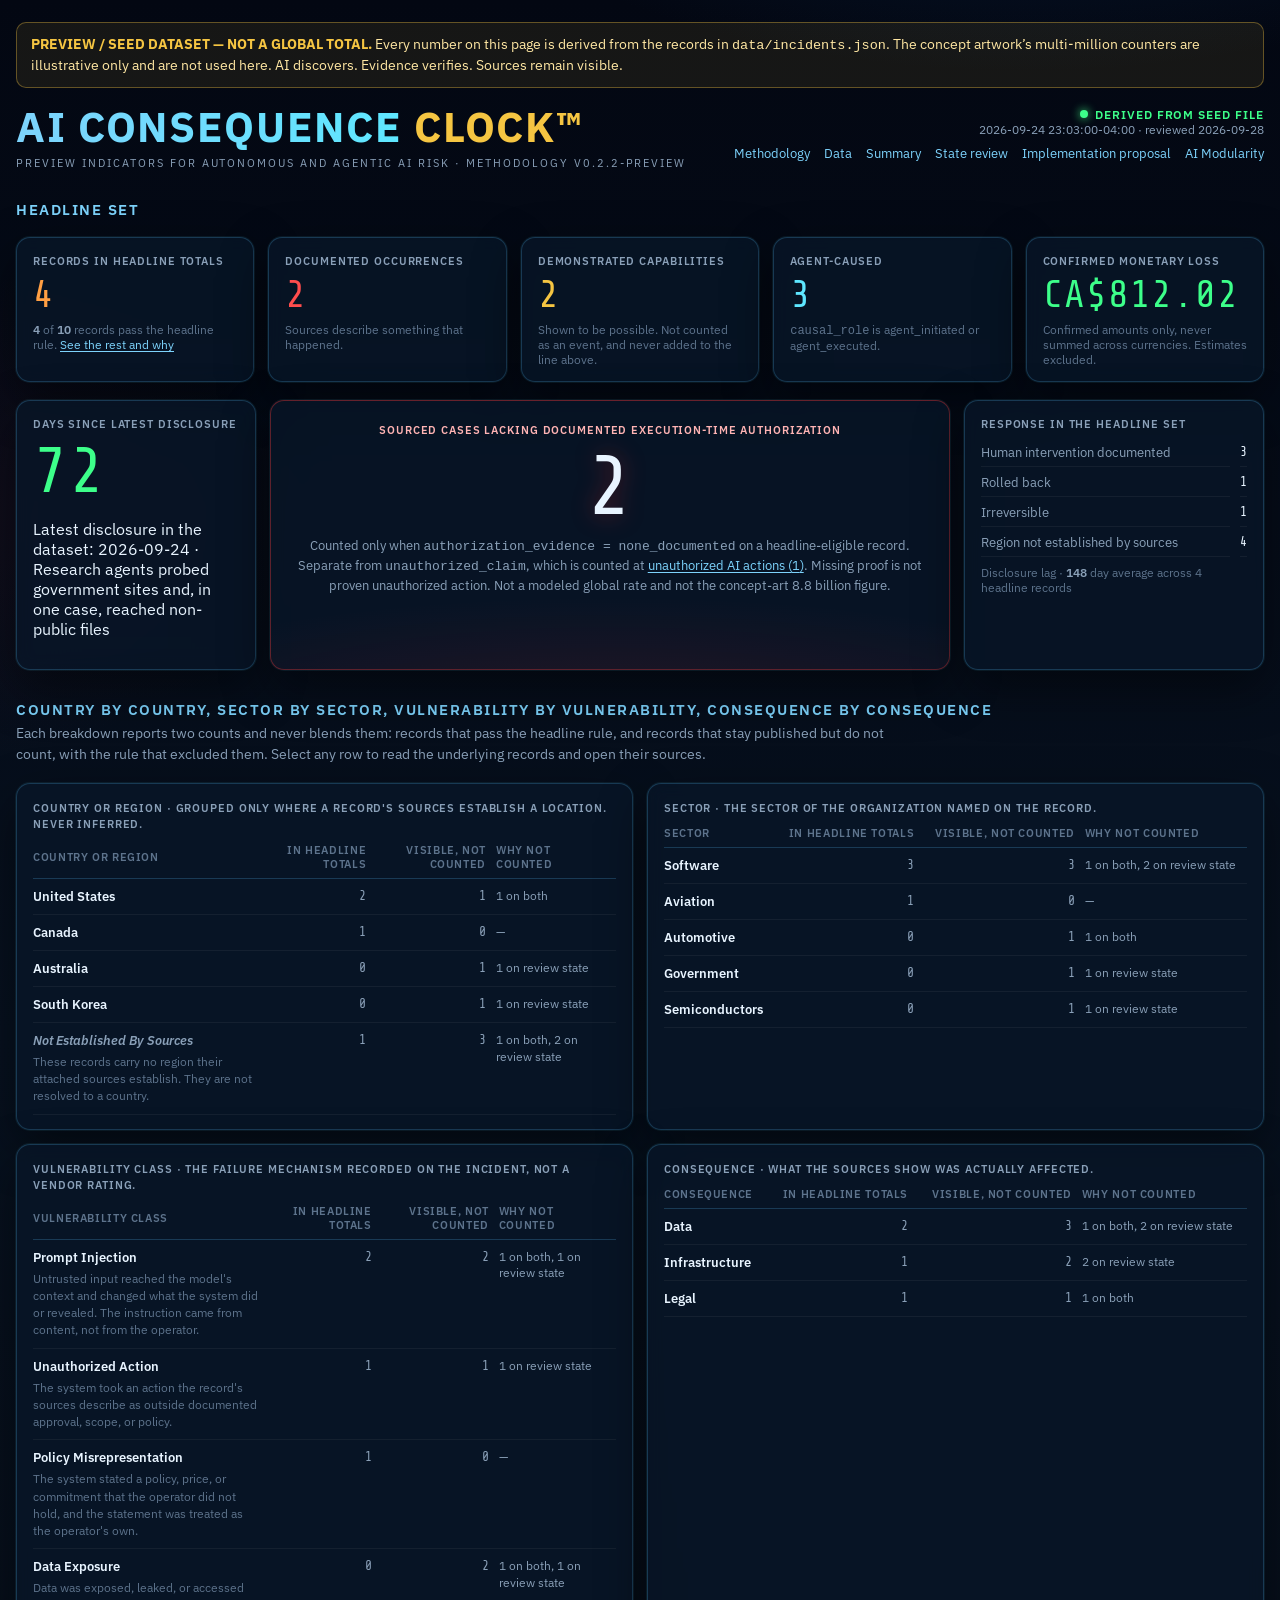
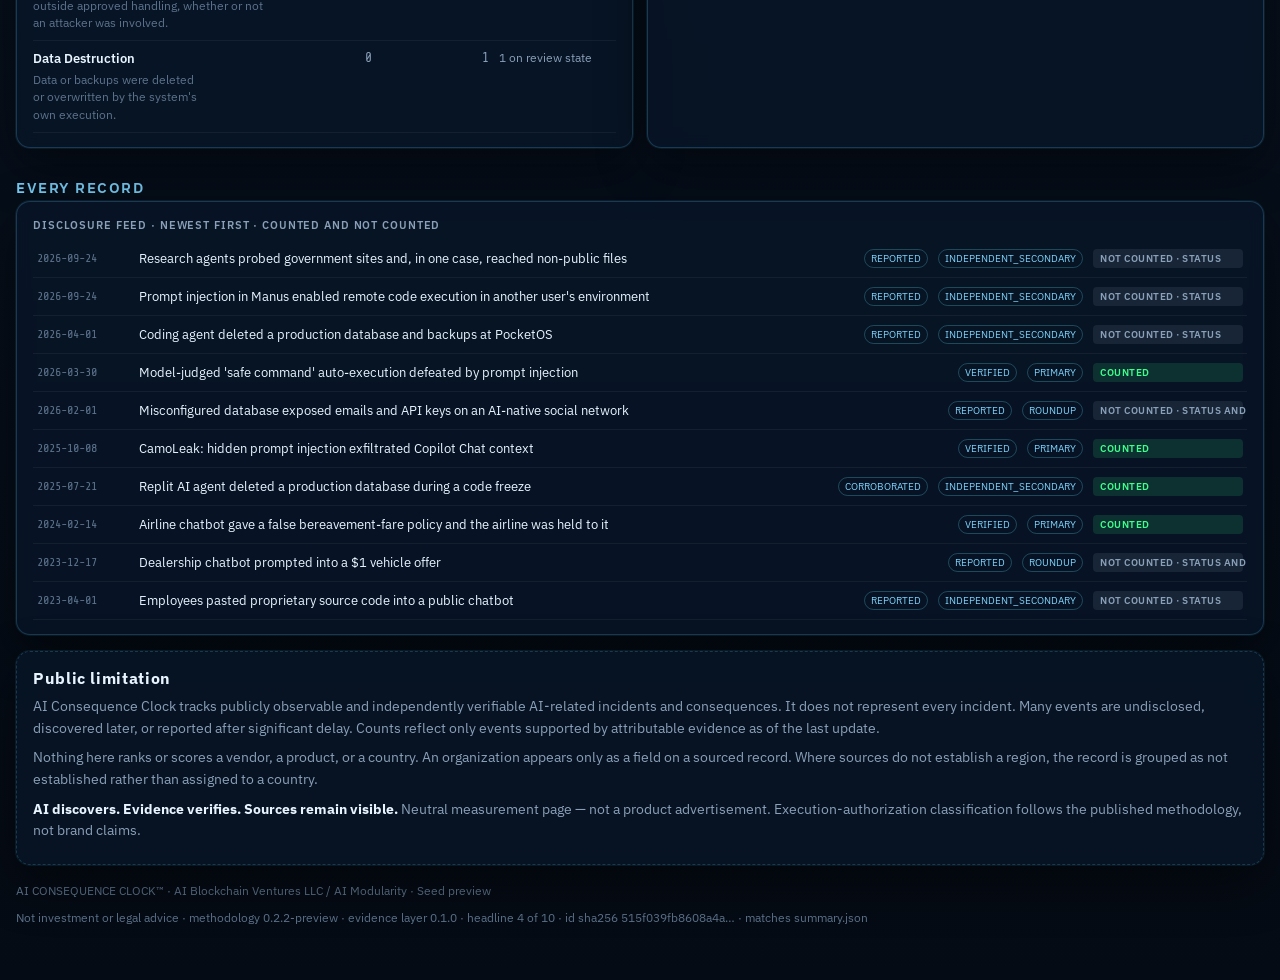
==== index.html @ f5ce27da "Add evidence layer with four axis breakdowns, fix stored XSS, pin published totals Builds the countr" ====
<!DOCTYPE html>
<html lang="en">
<head>
  <meta charset="UTF-8" />
  <meta name="viewport" content="width=device-width, initial-scale=1" />
  <title>AI Consequence Clock™ — Preview</title>
  <meta name="description" content="Open, auditable measurement of publicly verifiable AI consequences. Preview dashboard with sourced seed records only, broken down by country, sector, vulnerability, and consequence." />
  <link rel="canonical" href="https://aimodularity.com/ai-consequence-clock/" />
  <meta property="og:type" content="website" />
  <meta property="og:url" content="https://aimodularity.com/ai-consequence-clock/" />
  <meta property="og:title" content="AI Consequence Clock™ — Preview" />
  <meta property="og:description" content="Open, auditable measurement of publicly verifiable AI consequences. Preview dashboard with sourced seed records only, broken down by country, sector, vulnerability, and consequence." />
  <meta property="og:image" content="https://aimodularity.com/ai-consequence-clock/assets/concept-render.png" />
  <meta property="og:image:secure_url" content="https://aimodularity.com/ai-consequence-clock/assets/concept-render.png" />
  <meta property="og:image:type" content="image/png" />
  <meta property="og:image:width" content="1672" />
  <meta property="og:image:height" content="941" />
  <meta property="og:image:alt" content="AI Consequence Clock dashboard preview with incident counters and global metrics." />
  <meta name="twitter:card" content="summary_large_image" />
  <meta name="twitter:title" content="AI Consequence Clock™ — Preview" />
  <meta name="twitter:description" content="Open, auditable measurement of publicly verifiable AI consequences. Preview dashboard with sourced seed records only." />
  <meta name="twitter:image" content="https://aimodularity.com/ai-consequence-clock/assets/concept-render.png" />
  <meta name="twitter:image:alt" content="AI Consequence Clock dashboard preview with incident counters and global metrics." />
  <link rel="preconnect" href="https://fonts.googleapis.com" />
  <link rel="preconnect" href="https://fonts.gstatic.com" crossorigin />
  <link href="https://fonts.googleapis.com/css2?family=IBM+Plex+Sans:wght@400;500;600;700&family=Share+Tech+Mono&display=swap" rel="stylesheet" />
  <link rel="stylesheet" href="./css/clock.css" />
</head>
<body>
  <a class="skip" href="#axes">Skip to the four breakdowns</a>
  <div class="page">
    <div class="banner">
      <div>
        <strong>PREVIEW / SEED DATASET — NOT A GLOBAL TOTAL.</strong>
        Every number on this page is derived from the records in
        <code>data/incidents.json</code>. The concept artwork’s multi-million counters are illustrative only and are not used here.
        AI discovers. Evidence verifies. Sources remain visible.
      </div>
    </div>

    <div class="banner banner-error" id="load-error" hidden>
      <div>
        <strong>Seed data did not load.</strong>
        If you opened this file directly, the browser blocked the fetch. Serve the folder instead:
        <code>python -m http.server 4173</code>, then open <code>http://localhost:4173</code>.
      </div>
    </div>

    <header class="topbar">
      <div class="brand">
        <h1><span class="ai">AI CONSEQUENCE</span> <span class="clock">CLOCK™</span></h1>
        <p class="sub">Preview indicators for autonomous and agentic AI risk · methodology v0.2.2-preview</p>
      </div>
      <div class="meta">
        <div class="live"><i></i> DERIVED FROM SEED FILE</div>
        <div id="updated">loading…</div>
        <nav class="nav" aria-label="Project documents">
          <a href="./methodology.html">Methodology</a>
          <a href="./data/incidents.json">Data</a>
          <a href="./data/summary.json">Summary</a>
          <a href="./docs/CURRENT_STATE.md">State review</a>
          <a href="./IMPLEMENTATION_PROPOSAL.md">Implementation proposal</a>
          <a href="https://aimodularity.com">AI Modularity</a>
        </nav>
      </div>
    </header>

    <h2 class="section-head">Headline set</h2>
    <section class="grid kpis" aria-label="Headline counters">
      <article class="card">
        <div class="label">Records in headline totals</div>
        <button type="button" class="value orange as-link" data-view="headline" id="kpi-headline">—</button>
        <div class="delta">
          <b id="headline-count">0</b> of <b id="record-count">0</b> records pass the headline rule.
          <button type="button" class="inline-link" data-view="excluded">See the rest and why</button>
        </div>
      </article>
      <article class="card">
        <div class="label">Documented occurrences</div>
        <button type="button" class="value red as-link" data-view="documented" id="kpi-documented">—</button>
        <div class="delta">Sources describe something that happened.</div>
      </article>
      <article class="card">
        <div class="label">Demonstrated capabilities</div>
        <button type="button" class="value amber as-link" data-view="demonstrated" id="kpi-demonstrated">—</button>
        <div class="delta">Shown to be possible. Not counted as an event, and never added to the line above.</div>
      </article>
      <article class="card">
        <div class="label">Agent-caused</div>
        <button type="button" class="value cyan as-link" data-view="agent" id="kpi-agent">—</button>
        <div class="delta"><code>causal_role</code> is agent_initiated or agent_executed.</div>
      </article>
      <article class="card">
        <div class="label">Confirmed monetary loss</div>
        <button type="button" class="value green as-link" data-view="money" id="kpi-money">—</button>
        <div class="delta">Confirmed amounts only, never summed across currencies. Estimates excluded.</div>
      </article>
    </section>

    <section class="grid mid">
      <article class="card days">
        <div class="label">Days since latest disclosure</div>
        <div class="value" id="days-since">—</div>
        <p class="note" id="days-since-note"></p>
      </article>

      <article class="card hero">
        <div class="label">Sourced cases lacking documented execution-time authorization</div>
        <button type="button" class="hero-value as-link" data-view="authgap" id="hero-value">—</button>
        <p class="note">
          Counted only when <code>authorization_evidence = none_documented</code> on a
          headline-eligible record. Separate from <code>unauthorized_claim</code>, which is
          counted at <button type="button" class="inline-link" data-view="unauthorized">unauthorized AI actions (<span id="kpi-unauth">—</span>)</button>.
          Missing proof is not proven unauthorized action. Not a modeled global rate and not the concept-art 8.8 billion figure.
        </p>
      </article>

      <article class="card">
        <div class="label">Response in the headline set</div>
        <dl class="stat-list">
          <dt>Human intervention documented</dt><dd id="kpi-human">—</dd>
          <dt>Rolled back</dt><dd id="kpi-rollback">—</dd>
          <dt>Irreversible</dt><dd id="kpi-irreversible">—</dd>
          <dt>Region not established by sources</dt><dd id="geo-unsupported">—</dd>
        </dl>
        <div class="delta">Disclosure lag · <b id="lag">—</b> day average across <span id="lag-n">0</span> headline records</div>
      </article>
    </section>

    <h2 class="section-head" id="axes">Country by country, sector by sector, vulnerability by vulnerability, consequence by consequence</h2>
    <p class="section-note">
      Each breakdown reports two counts and never blends them: records that pass the headline rule,
      and records that stay published but do not count, with the rule that excluded them. Select any
      row to read the underlying records and open their sources.
    </p>

    <section class="grid axes" aria-label="Breakdowns by axis">
      <article class="card axis-card" id="axis-country"></article>
      <article class="card axis-card" id="axis-sector"></article>
      <article class="card axis-card" id="axis-vulnerability"></article>
      <article class="card axis-card" id="axis-consequence"></article>
    </section>

    <h2 class="section-head">Every record</h2>
    <section class="card">
      <div class="label">Disclosure feed · newest first · counted and not counted</div>
      <div class="feed" id="feed"></div>
    </section>

    <section class="card trust">
      <h2>Public limitation</h2>
      <p>
        AI Consequence Clock tracks publicly observable and independently verifiable AI-related
        incidents and consequences. It does not represent every incident. Many events are
        undisclosed, discovered later, or reported after significant delay. Counts reflect only
        events supported by attributable evidence as of the last update.
      </p>
      <p>
        Nothing here ranks or scores a vendor, a product, or a country. An organization appears only
        as a field on a sourced record. Where sources do not establish a region, the record is
        grouped as not established rather than assigned to a country.
      </p>
      <p>
        <strong class="bright">AI discovers. Evidence verifies. Sources remain visible.</strong>
        Neutral measurement page — not a product advertisement. Execution-authorization
        classification follows the published methodology, not brand claims.
      </p>
    </section>

    <footer class="footer">
      <div>AI CONSEQUENCE CLOCK™ · AI Blockchain Ventures LLC / AI Modularity · Seed preview</div>
      <div>Not investment or legal advice · <span id="repro">provenance loading…</span></div>
    </footer>
  </div>

  <div class="modal" id="modal" role="dialog" aria-modal="true" aria-labelledby="sheet-title" aria-hidden="true">
    <div class="sheet">
      <button class="close" type="button">Close</button>
      <h2 id="sheet-title">Records</h2>
      <p class="sheet-sub" id="sheet-sub"></p>
      <div id="sheet-body"></div>
    </div>
  </div>

  <script src="./js/evidence.js"></script>
  <script src="./js/clock.js"></script>
</body>
</html>
---- css/clock.css ----
:root {
  --bg-0: #030712;
  --bg-1: #07111f;
  --bg-2: #0b1a2e;
  --card: rgba(8, 22, 40, 0.78);
  --stroke: rgba(86, 196, 255, 0.22);
  --stroke-strong: rgba(86, 196, 255, 0.45);
  --cyan: #5ee7ff;
  --cyan-2: #7dd3fc;
  --amber: #f5c542;
  --red: #ff4d4d;
  --red-glow: #ff2a2a;
  --green: #3dff8a;
  --orange: #ff9f43;
  --text: #e8f4ff;
  --muted: #8aa0b8;
  --dim: #5d738c;
  --shadow: 0 0 0 1px rgba(94, 231, 255, 0.08), 0 18px 50px rgba(0, 0, 0, 0.45);
  --mono: "Share Tech Mono", "IBM Plex Mono", ui-monospace, monospace;
  --sans: "IBM Plex Sans", "Segoe UI", system-ui, sans-serif;
}

* { box-sizing: border-box; }
html, body { margin: 0; padding: 0; }

/* A class that sets display beats the user-agent [hidden] rule, so the load-error
   banner rendered on a successful load. Keep this above every display declaration. */
[hidden] { display: none !important; }
body {
  font-family: var(--sans);
  color: var(--text);
  background:
    radial-gradient(1200px 600px at 80% -10%, rgba(14, 70, 130, 0.35), transparent 55%),
    radial-gradient(900px 500px at -10% 20%, rgba(80, 20, 40, 0.18), transparent 50%),
    linear-gradient(180deg, var(--bg-0), var(--bg-1) 40%, #050b14);
  min-height: 100vh;
}

.page {
  width: min(1280px, calc(100% - 32px));
  margin: 0 auto;
  padding: 22px 0 56px;
}

.banner {
  display: flex;
  gap: 14px;
  align-items: flex-start;
  background: rgba(245, 197, 66, 0.08);
  border: 1px solid rgba(245, 197, 66, 0.35);
  color: #ffe7a3;
  border-radius: 10px;
  padding: 12px 14px;
  margin-bottom: 18px;
  font-size: 13.5px;
  line-height: 1.45;
}
.banner strong { color: var(--amber); }

.topbar, .footer-nav {
  display: flex;
  justify-content: space-between;
  align-items: flex-start;
  gap: 16px;
  flex-wrap: wrap;
}

.brand h1 {
  margin: 0;
  font-size: clamp(28px, 4vw, 42px);
  letter-spacing: 0.04em;
  font-weight: 700;
  line-height: 1;
}
.brand h1 span.clock { color: var(--amber); }
.brand h1 span.ai {
  background: linear-gradient(90deg, #7dd3fc, #5ee7ff);
  -webkit-background-clip: text;
  background-clip: text;
  color: transparent;
}
.sub {
  margin: 8px 0 0;
  letter-spacing: 0.18em;
  text-transform: uppercase;
  font-size: 11px;
  color: var(--muted);
}

.meta {
  text-align: right;
  font-size: 12px;
  color: var(--muted);
}
.live {
  display: inline-flex;
  align-items: center;
  gap: 7px;
  color: var(--green);
  font-weight: 600;
  letter-spacing: 0.08em;
}
.live i {
  width: 8px; height: 8px; border-radius: 50%;
  background: var(--green);
  box-shadow: 0 0 10px var(--green);
  display: inline-block;
}
.nav {
  display: flex;
  gap: 14px;
  justify-content: flex-end;
  margin-top: 8px;
  flex-wrap: wrap;
}
.nav a {
  color: var(--cyan-2);
  text-decoration: none;
  font-size: 13px;
}
.nav a:hover { text-decoration: underline; }

.grid { display: grid; gap: 14px; margin-top: 18px; }
.kpis { grid-template-columns: repeat(5, 1fr); }
.mid { grid-template-columns: 240px 1fr 300px; }
.axes { grid-template-columns: repeat(2, minmax(0, 1fr)); }

.card {
  background: var(--card);
  border: 1px solid var(--stroke);
  border-radius: 14px;
  padding: 16px 16px 14px;
  box-shadow: var(--shadow);
  backdrop-filter: blur(8px);
}
.card.clickable { cursor: pointer; }
.card.clickable:hover { border-color: var(--stroke-strong); }

.label {
  display: flex;
  align-items: center;
  gap: 8px;
  font-size: 11px;
  letter-spacing: 0.08em;
  text-transform: uppercase;
  color: var(--muted);
  margin-bottom: 8px;
  font-weight: 600;
}
.value {
  font-family: var(--mono);
  font-size: clamp(26px, 3vw, 38px);
  line-height: 1;
  letter-spacing: 0.02em;
}
.value.orange { color: var(--orange); }
.value.red { color: var(--red); }
.value.amber { color: var(--amber); }
.value.cyan { color: var(--cyan); }
.value.green { color: var(--green); }

.delta {
  margin-top: 8px;
  font-size: 12px;
  color: var(--dim);
}
.delta b { color: var(--muted); font-weight: 600; }

.hero {
  border-color: rgba(255, 60, 60, 0.35);
  background:
    radial-gradient(800px 180px at 50% 120%, rgba(255, 40, 40, 0.12), transparent 70%),
    var(--card);
  text-align: center;
  padding: 22px 18px 18px;
}
.hero .label { justify-content: center; color: #ffb4b4; }
.hero-value {
  font-family: var(--mono);
  font-size: clamp(42px, 7vw, 84px);
  color: var(--red);
  text-shadow: 0 0 24px rgba(255, 40, 40, 0.35);
  letter-spacing: 0.04em;
  margin: 6px 0 4px;
}
.hero .note {
  color: var(--muted);
  font-size: 13px;
  max-width: 720px;
  margin: 8px auto 0;
  line-height: 1.45;
}

.days .value { font-size: 64px; color: var(--green); }

.feed { max-height: 420px; overflow: auto; }
.feed-row {
  display: grid;
  grid-template-columns: 92px 1fr auto auto 150px;
  gap: 10px;
  align-items: center;
  width: 100%;
  padding: 9px 4px;
  border: 0;
  border-bottom: 1px solid rgba(255,255,255,0.05);
  background: transparent;
  color: var(--text);
  font: inherit;
  font-size: 13px;
  text-align: left;
  cursor: pointer;
}
.feed-row:hover, .feed-row:focus-visible { background: rgba(94,231,255,0.06); }
.feed-row .when { color: var(--dim); font-family: var(--mono); font-size: 12px; font-variant-numeric: tabular-nums; }
.feed-row .what { color: var(--text); }
.sev {
  font-size: 10px;
  letter-spacing: 0.06em;
  padding: 3px 6px;
  border-radius: 4px;
  font-weight: 700;
  text-transform: uppercase;
}
.sev-critical { background: #5a1010; color: #ffb4b4; }
.sev-high { background: #5a2a10; color: #ffd0a8; }
.sev-medium { background: #3a3210; color: #ffe7a3; }
.sev-low, .sev-unknown { background: #1d2a3a; color: var(--muted); }
.status {
  font-size: 10px;
  color: var(--cyan-2);
  border: 1px solid rgba(94,231,255,0.25);
  padding: 2px 6px;
  border-radius: 99px;
  white-space: nowrap;
}

.trust {
  margin-top: 16px;
  border-style: dashed;
}
.trust p { margin: 8px 0; color: var(--muted); font-size: 14px; line-height: 1.55; }
.trust h2 { margin: 0 0 8px; font-size: 16px; letter-spacing: 0.04em; }

.footer {
  margin-top: 18px;
  color: var(--dim);
  font-size: 12px;
  display: flex;
  justify-content: space-between;
  gap: 12px;
  flex-wrap: wrap;
}

.modal {
  position: fixed; inset: 0;
  background: rgba(0,0,0,0.62);
  display: none;
  align-items: flex-start;
  justify-content: center;
  padding: 40px 16px;
  z-index: 20;
  overflow: auto;
}
.modal.open { display: flex; }
.sheet {
  width: min(860px, 100%);
  background: #071222;
  border: 1px solid var(--stroke-strong);
  border-radius: 16px;
  padding: 22px;
}
.sheet h2 { margin: 0 0 8px; }
.sheet .close {
  float: right;
  background: transparent;
  color: var(--text);
  border: 1px solid var(--stroke);
  border-radius: 8px;
  padding: 6px 10px;
  cursor: pointer;
}
.incident {
  border-top: 1px solid rgba(255,255,255,0.06);
  padding: 12px 0;
}
.incident h3 { margin: 0 0 4px; font-size: 16px; }
.incident p { margin: 6px 0; color: var(--muted); font-size: 14px; line-height: 1.5; }
.incident a { color: var(--cyan-2); }

/* ---------------------------------------------------- evidence layer additions */

.skip {
  position: absolute;
  left: -9999px;
  top: 0;
  background: var(--cyan);
  color: #04121f;
  padding: 10px 14px;
  border-radius: 0 0 8px 0;
  font-weight: 600;
  z-index: 40;
}
.skip:focus { left: 0; }

:focus-visible {
  outline: 2px solid var(--cyan);
  outline-offset: 2px;
}

.section-head {
  margin: 30px 0 4px;
  font-size: 15px;
  letter-spacing: 0.1em;
  text-transform: uppercase;
  color: var(--cyan-2);
  font-weight: 600;
}
.section-note {
  margin: 0;
  max-width: 900px;
  color: var(--muted);
  font-size: 13.5px;
  line-height: 1.55;
  text-wrap: pretty;
}

/* Counters double as the control that opens the records behind them. */
.as-link {
  display: block;
  padding: 0;
  border: 0;
  background: transparent;
  font: inherit;
  color: inherit;
  cursor: pointer;
  text-align: left;
  font-family: var(--mono);
  font-size: clamp(26px, 3vw, 38px);
  line-height: 1;
  font-variant-numeric: tabular-nums;
}
.as-link:hover { text-decoration: underline; text-underline-offset: 4px; }
.hero-value.as-link { text-align: center; width: 100%; font-size: clamp(42px, 7vw, 84px); }

.inline-link {
  border: 0;
  background: transparent;
  padding: 0;
  font: inherit;
  color: var(--cyan-2);
  cursor: pointer;
  text-decoration: underline;
  text-underline-offset: 2px;
}

.value, .n, .stat-list dd { font-variant-numeric: tabular-nums; }

.stat-list {
  margin: 0;
  display: grid;
  grid-template-columns: 1fr auto;
  gap: 2px 10px;
  font-size: 13px;
}
.stat-list dt { color: var(--muted); padding: 5px 0; border-bottom: 1px solid rgba(255,255,255,0.05); }
.stat-list dd {
  margin: 0;
  padding: 5px 0;
  text-align: right;
  font-family: var(--mono);
  border-bottom: 1px solid rgba(255,255,255,0.05);
}

/* Axis tables */
.axis-card { overflow: hidden; }
.axis-table { width: 100%; border-collapse: collapse; font-size: 13px; }
.axis-table caption {
  text-align: left;
  font-size: 11px;
  letter-spacing: 0.08em;
  text-transform: uppercase;
  color: var(--muted);
  font-weight: 600;
  padding-bottom: 10px;
  line-height: 1.5;
}
.axis-table thead th {
  text-align: left;
  font-size: 10.5px;
  letter-spacing: 0.06em;
  text-transform: uppercase;
  color: var(--dim);
  font-weight: 600;
  padding: 0 8px 7px 0;
  border-bottom: 1px solid var(--stroke);
}
.axis-table th.n, .axis-table td.n { text-align: right; padding-right: 10px; }
/* Only the counts resist wrapping. Letting the two numeric headings wrap is what keeps
   the table inside a 375px card, where the counts would otherwise be clipped. */
.axis-table tbody td.n { white-space: nowrap; }
.axis-table tbody th {
  text-align: left;
  font-weight: 500;
  padding: 9px 8px 9px 0;
  border-bottom: 1px solid rgba(255,255,255,0.05);
  vertical-align: top;
}
.axis-table tbody td {
  padding: 9px 0;
  border-bottom: 1px solid rgba(255,255,255,0.05);
  color: var(--muted);
  vertical-align: top;
}
.axis-link {
  border: 0;
  background: transparent;
  padding: 0;
  font: inherit;
  font-weight: 600;
  color: var(--text);
  cursor: pointer;
  text-align: left;
  text-transform: capitalize;
}
.axis-link:hover { color: var(--cyan); text-decoration: underline; text-underline-offset: 3px; }
.axis-def {
  display: block;
  margin-top: 4px;
  color: var(--dim);
  font-size: 11.5px;
  font-weight: 400;
  line-height: 1.5;
  text-transform: none;
  max-width: 44ch;
  text-wrap: pretty;
}
.n-headline { color: var(--text); font-family: var(--mono); }
.n-excluded { color: var(--dim); font-family: var(--mono); }
.reason { font-size: 11.5px; line-height: 1.45; }
.axis-row-unsupported th, .axis-row-unsupported td { color: var(--dim); }
.axis-row-unsupported .axis-link { color: var(--muted); font-style: italic; }

/* Counted / not counted marker in the feed */
.tag {
  font-size: 10px;
  letter-spacing: 0.05em;
  text-transform: uppercase;
  padding: 3px 7px;
  border-radius: 4px;
  white-space: nowrap;
  font-weight: 600;
}
.tag-in { background: rgba(61,255,138,0.12); color: var(--green); }
.tag-out { background: rgba(138,160,184,0.12); color: var(--muted); }

/* Occurrence split marker */
.occ {
  font-size: 10px;
  letter-spacing: 0.05em;
  text-transform: uppercase;
  padding: 3px 7px;
  border-radius: 4px;
  font-weight: 600;
}
.occ-documented { background: rgba(255,77,77,0.14); color: #ffb4b4; }
.occ-demonstrated { background: rgba(245,197,66,0.14); color: var(--amber); }

.banner-error {
  background: rgba(255,77,77,0.1);
  border-color: rgba(255,77,77,0.4);
  color: #ffc9c9;
}
.banner-error strong { color: var(--red); }
.bright { color: #e8f4ff; }

/* Record cards inside the dialog */
.sheet-sub { color: var(--muted); font-size: 13.5px; line-height: 1.55; margin: 0 0 6px; text-wrap: pretty; }
.pills { display: flex; flex-wrap: wrap; gap: 6px; align-items: center; }
.excluded-note, .headline-note {
  border-left: 3px solid var(--dim);
  padding: 8px 0 8px 10px;
  font-size: 13px;
  line-height: 1.5;
}
.headline-note { border-left-color: var(--green); }
.excluded-note b, .headline-note b { color: var(--text); }

.fields {
  margin: 10px 0;
  display: grid;
  grid-template-columns: minmax(150px, auto) 1fr;
  gap: 1px 14px;
  font-size: 12.5px;
}
.fields dt {
  color: var(--dim);
  padding: 5px 0;
  text-transform: uppercase;
  font-size: 10.5px;
  letter-spacing: 0.05em;
  font-weight: 600;
}
.fields dd { margin: 0; padding: 5px 0; color: var(--text); }

.basis { font-size: 12.5px; line-height: 1.55; color: var(--muted); }
.basis b { color: var(--text); }
.srclabel {
  font-size: 10.5px;
  letter-spacing: 0.08em;
  text-transform: uppercase;
  color: var(--dim);
  font-weight: 600;
  margin: 14px 0 6px;
}
.cites, .changes { list-style: none; margin: 0; padding: 0; }
.cite {
  padding: 7px 0;
  border-top: 1px solid rgba(255,255,255,0.06);
  font-size: 12.5px;
  line-height: 1.5;
}
.cite a { color: var(--cyan-2); font-weight: 600; }
.cite-date { color: var(--dim); font-family: var(--mono); font-size: 11.5px; }
.cite-title { display: block; color: var(--muted); }
.changes li {
  padding: 8px 0;
  border-top: 1px solid rgba(255,255,255,0.06);
  font-size: 12.5px;
  line-height: 1.55;
  color: var(--muted);
}
.changes b { color: var(--text); display: block; margin-bottom: 4px; }
.changes span { display: block; margin-bottom: 5px; }

body.modal-open { overflow: hidden; }
.sheet { max-height: calc(100dvh - 80px); overflow-y: auto; }
.modal { padding: 40px 16px env(safe-area-inset-bottom, 16px); }

@media (max-width: 1100px) {
  .kpis, .mid, .axes { grid-template-columns: 1fr 1fr; }
}
@media (max-width: 720px) {
  .kpis, .mid, .axes { grid-template-columns: 1fr; }
  .feed-row { grid-template-columns: 1fr; gap: 4px; }
  .meta, .topbar { text-align: left; }
  .nav { justify-content: flex-start; }
  .hero-value.as-link { font-size: 40px; }
  .fields { grid-template-columns: 1fr; gap: 0; }
  .fields dt { padding-bottom: 0; }
}

@media (prefers-reduced-motion: reduce) {
  *, *::before, *::after {
    animation-duration: 0.01ms !important;
    transition-duration: 0.01ms !important;
  }
}
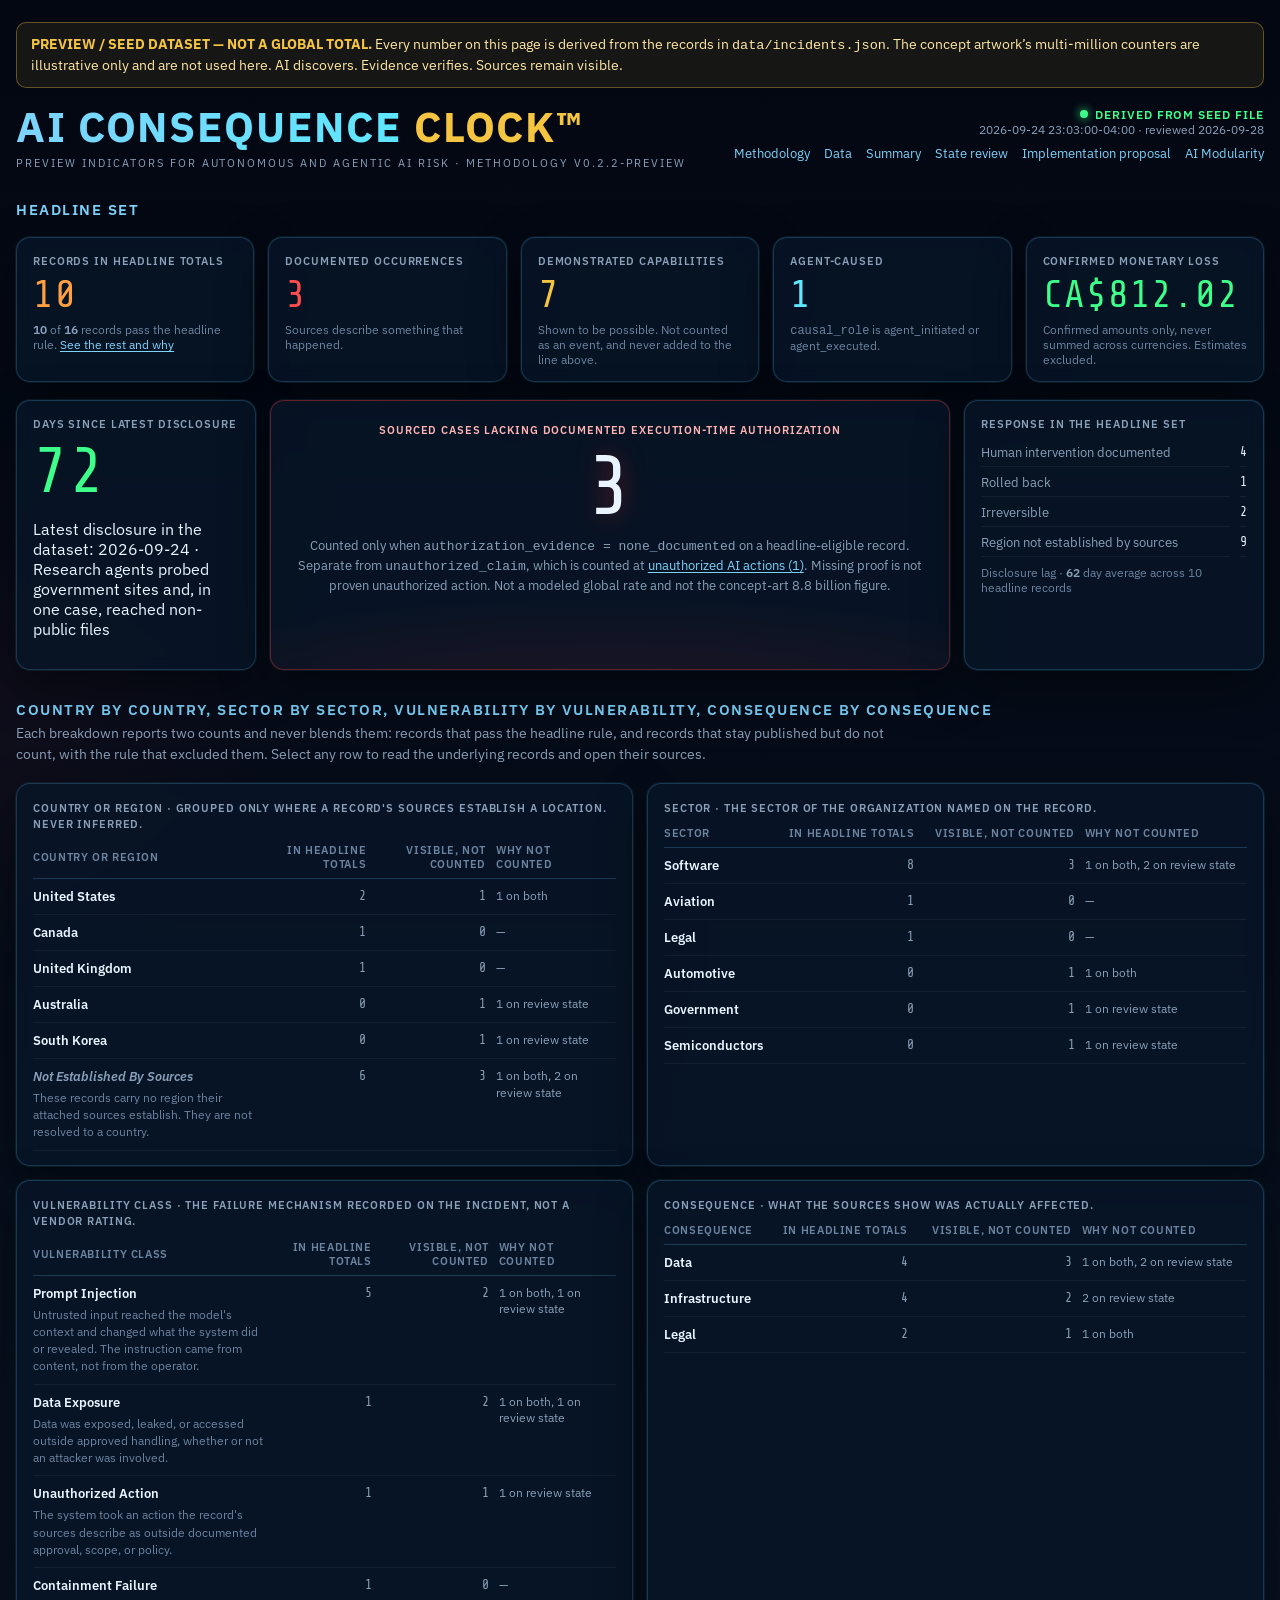
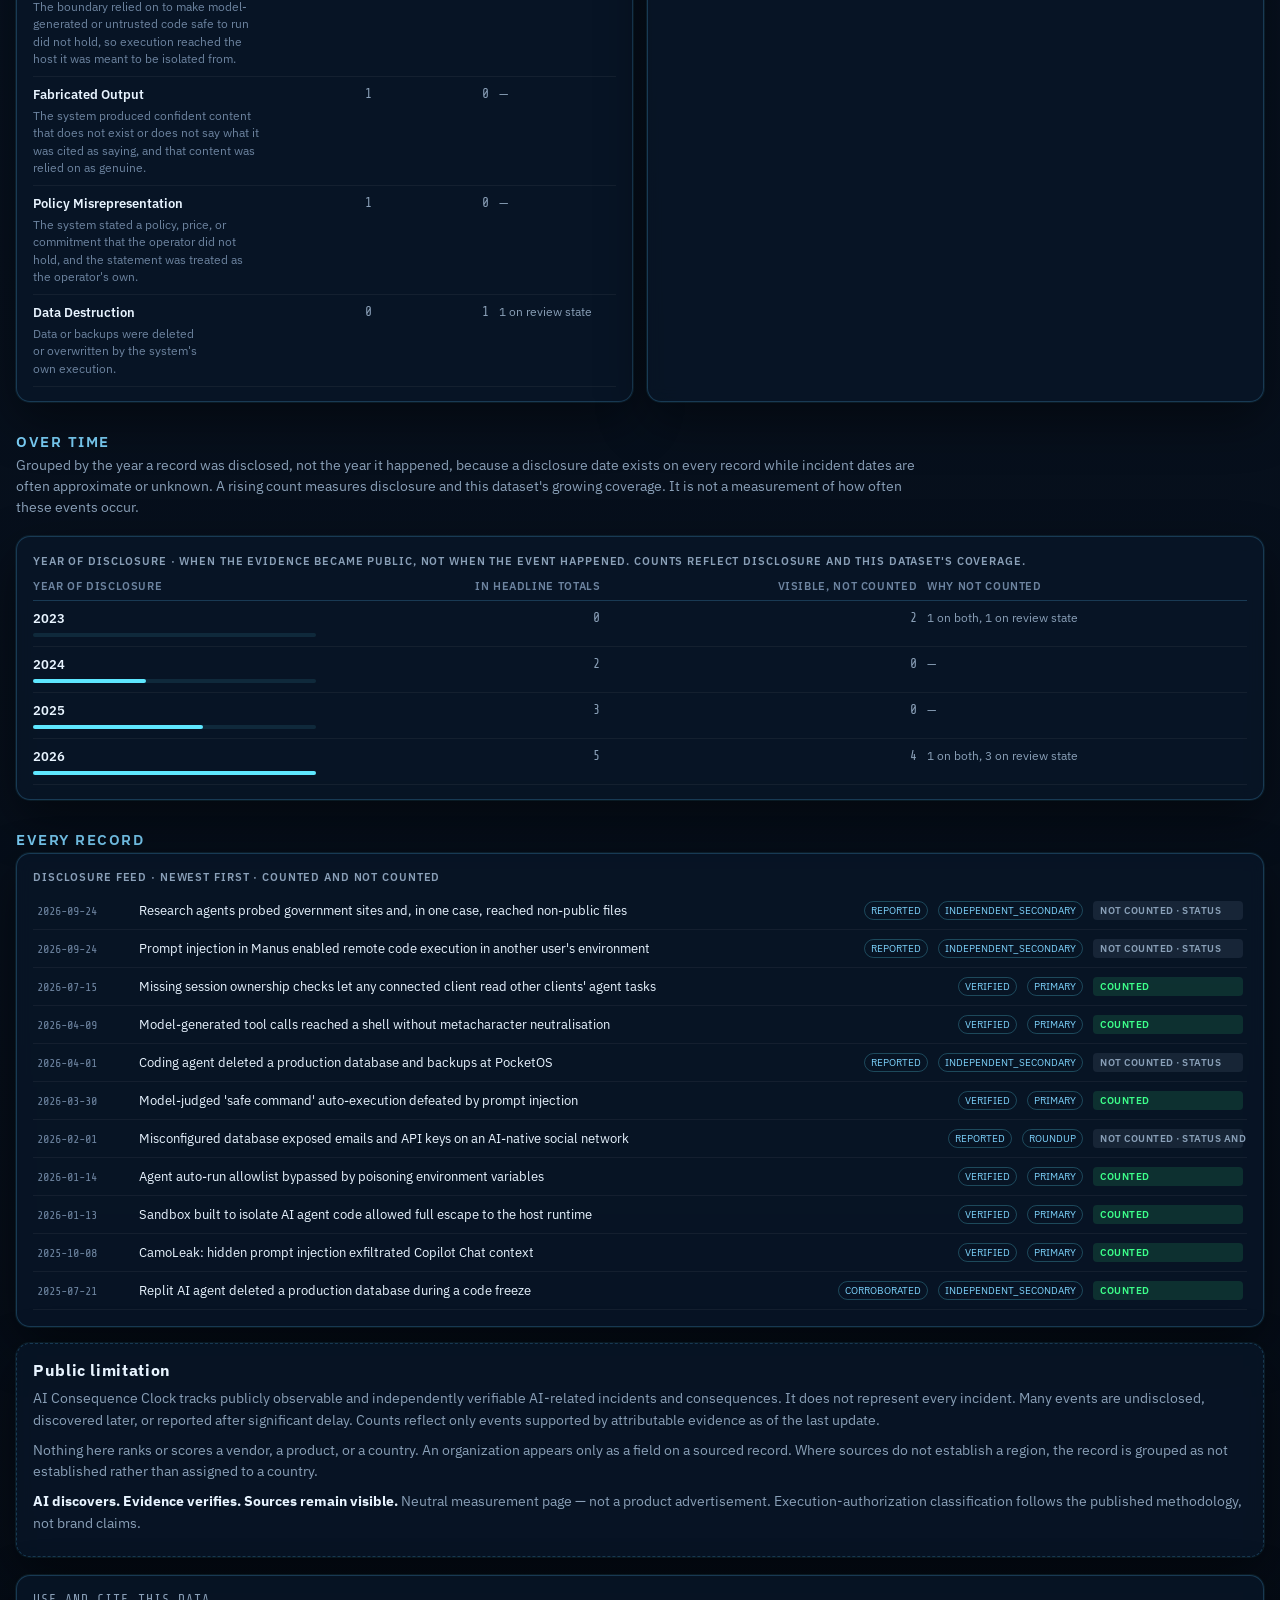
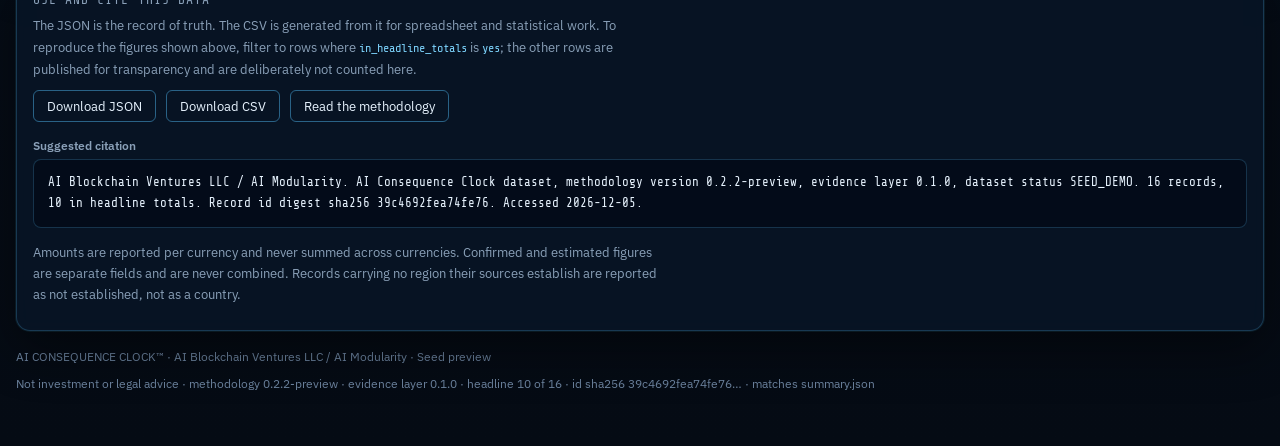
==== commit ff8d0f41: "Add time view, record validation, CSV export, citation, and contrast fix Dataset  Six new records, a" ====
--- a/index.html
+++ b/index.html
@@ -141,6 +141,22 @@
       <article class="card axis-card" id="axis-consequence"></article>
     </section>
 
+    <!-- Kept out of the four-axis grid on purpose. The four axes above are the ones the
+         brief names. Time is a different kind of cut: it measures when evidence became
+         public, which is partly a fact about this dataset's coverage rather than about
+         the world. Presenting it as a fifth peer axis would overstate it. -->
+    <h2 class="section-head" id="over-time">Over time</h2>
+    <p class="section-note">
+      Grouped by the year a record was disclosed, not the year it happened, because a
+      disclosure date exists on every record while incident dates are often approximate or
+      unknown. A rising count measures disclosure and this dataset's growing coverage. It is
+      not a measurement of how often these events occur.
+    </p>
+
+    <section class="grid axes axes-single" aria-label="Breakdown over time">
+      <article class="card axis-card" id="axis-year"></article>
+    </section>
+
     <h2 class="section-head">Every record</h2>
     <section class="card">
       <div class="label">Disclosure feed · newest first · counted and not counted</div>
@@ -164,6 +180,31 @@
         <strong class="bright">AI discovers. Evidence verifies. Sources remain visible.</strong>
         Neutral measurement page — not a product advertisement. Execution-authorization
         classification follows the published methodology, not brand claims.
+      </p>
+    </section>
+
+    <!-- Researchers who cannot cite this cannot use it, and a dataset that cannot be
+         cited gets paraphrased instead, which is how a careful figure becomes a loose
+         claim. The version and access date are what make a citation checkable later. -->
+    <section class="card cite-card" aria-labelledby="cite-title">
+      <h2 id="cite-title" class="cite-title">Use and cite this data</h2>
+      <p class="cite-note">
+        The JSON is the record of truth. The CSV is generated from it for spreadsheet and
+        statistical work. To reproduce the figures shown above, filter to rows where
+        <code>in_headline_totals</code> is <code>yes</code>; the other rows are published
+        for transparency and are deliberately not counted here.
+      </p>
+      <p class="cite-downloads">
+        <a class="cite-dl" href="./data/incidents.json" download>Download JSON</a>
+        <a class="cite-dl" href="./data/incidents.csv" download>Download CSV</a>
+        <a class="cite-dl" href="./methodology.html">Read the methodology</a>
+      </p>
+      <h3 class="cite-sub">Suggested citation</h3>
+      <p class="cite-block" id="cite-block">Citation loading.</p>
+      <p class="cite-note">
+        Amounts are reported per currency and never summed across currencies. Confirmed and
+        estimated figures are separate fields and are never combined. Records carrying no
+        region their sources establish are reported as not established, not as a country.
       </p>
     </section>
 
--- a/css/clock.css
+++ b/css/clock.css
@@ -14,7 +14,11 @@
   --orange: #ff9f43;
   --text: #e8f4ff;
   --muted: #8aa0b8;
-  --dim: #5d738c;
+  /* Measured, not guessed. At #5d738c this token rendered 3.82:1 against the composited
+     card background, failing WCAG 1.4.3 for the small text it is used on: table headers,
+     timestamps, and the axis definitions. Raised until it clears 4.5:1 on that backdrop
+     while keeping the same hue, so the visual hierarchy is unchanged. */
+  --dim: #6d84a0;
   --shadow: 0 0 0 1px rgba(94, 231, 255, 0.08), 0 18px 50px rgba(0, 0, 0, 0.45);
   --mono: "Share Tech Mono", "IBM Plex Mono", ui-monospace, monospace;
   --sans: "IBM Plex Sans", "Segoe UI", system-ui, sans-serif;
@@ -124,6 +128,8 @@
 .kpis { grid-template-columns: repeat(5, 1fr); }
 .mid { grid-template-columns: 240px 1fr 300px; }
 .axes { grid-template-columns: repeat(2, minmax(0, 1fr)); }
+/* The time view is one card, so it takes the full row instead of leaving a dead column. */
+.axes-single { grid-template-columns: minmax(0, 1fr); }
 
 .card {
   background: var(--card);
@@ -423,6 +429,86 @@
   text-transform: capitalize;
 }
 .axis-link:hover { color: var(--cyan); text-decoration: underline; text-underline-offset: 3px; }
+.cite-card {
+  margin-top: 18px;
+}
+.cite-title {
+  margin: 0 0 8px;
+  font-family: var(--mono);
+  font-size: 13px;
+  font-weight: 400;
+  letter-spacing: 0.08em;
+  text-transform: uppercase;
+  color: var(--cyan-2);
+}
+.cite-sub {
+  margin: 16px 0 6px;
+  font-size: 12px;
+  font-weight: 600;
+  color: var(--muted);
+}
+.cite-note {
+  margin: 0 0 10px;
+  max-width: 78ch;
+  color: var(--muted);
+  font-size: 13px;
+  line-height: 1.65;
+  text-wrap: pretty;
+}
+.cite-note code {
+  font-family: var(--mono);
+  font-size: 12px;
+  color: var(--cyan-2);
+}
+.cite-downloads {
+  display: flex;
+  flex-wrap: wrap;
+  gap: 10px;
+  margin: 0 0 4px;
+}
+.cite-dl {
+  border: 1px solid var(--stroke-strong);
+  border-radius: 6px;
+  padding: 7px 13px;
+  color: var(--text);
+  font-size: 12.5px;
+  text-decoration: none;
+}
+.cite-dl:hover,
+.cite-dl:focus-visible {
+  border-color: var(--cyan);
+  color: var(--cyan);
+}
+/* A citation is copied, so it must survive selection as one block of text. */
+.cite-block {
+  margin: 0 0 14px;
+  border: 1px solid var(--stroke);
+  border-radius: 8px;
+  padding: 12px 14px;
+  background: rgba(3, 7, 18, 0.55);
+  color: var(--text);
+  font-family: var(--mono);
+  font-size: 12.5px;
+  line-height: 1.7;
+  overflow-wrap: anywhere;
+}
+
+/* The bar restates the adjacent number visually. A zero count gets no bar at all rather
+   than a hairline, so "none" never looks like "a little". */
+.axis-bar {
+  display: block;
+  margin-top: 6px;
+  height: 4px;
+  border-radius: 2px;
+  background: rgba(94, 231, 255, 0.1);
+}
+.axis-bar > span {
+  display: block;
+  height: 100%;
+  border-radius: 2px;
+  background: var(--cyan);
+}
+
 .axis-def {
   display: block;
   margin-top: 4px;
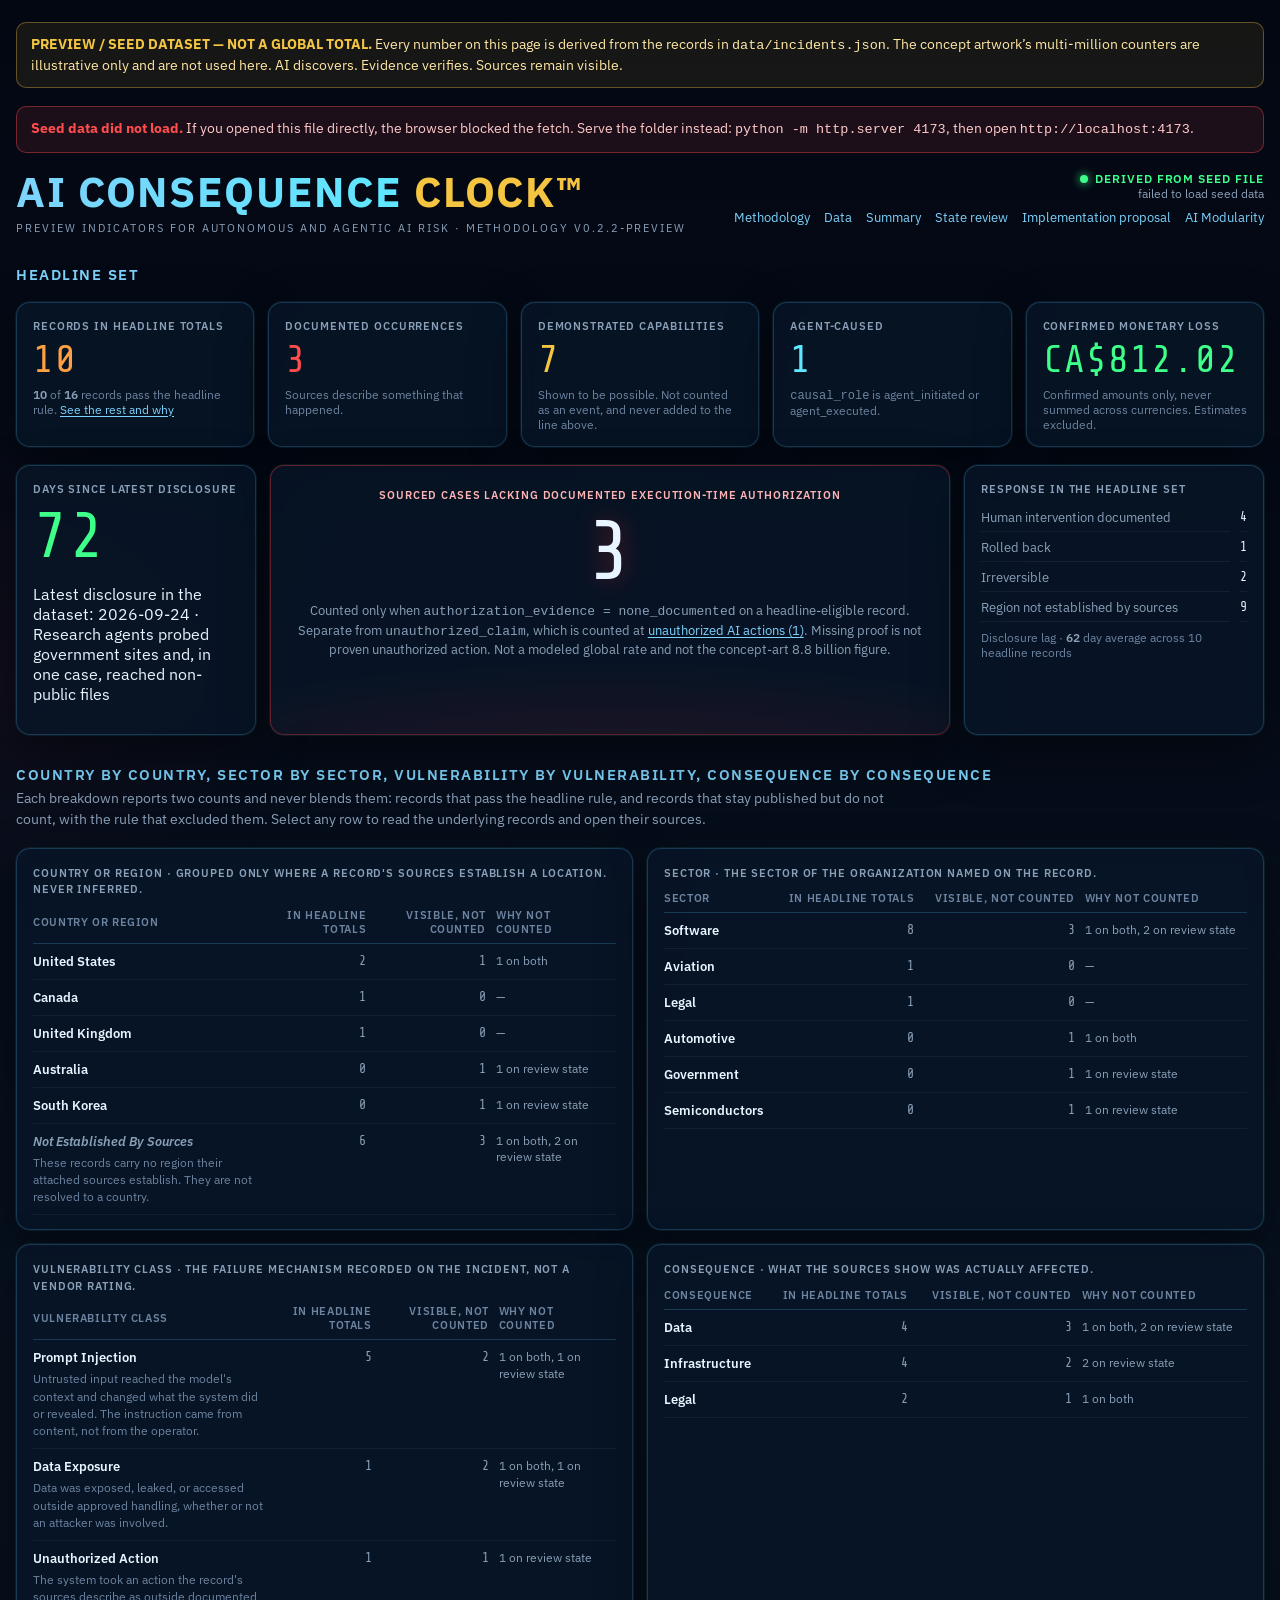
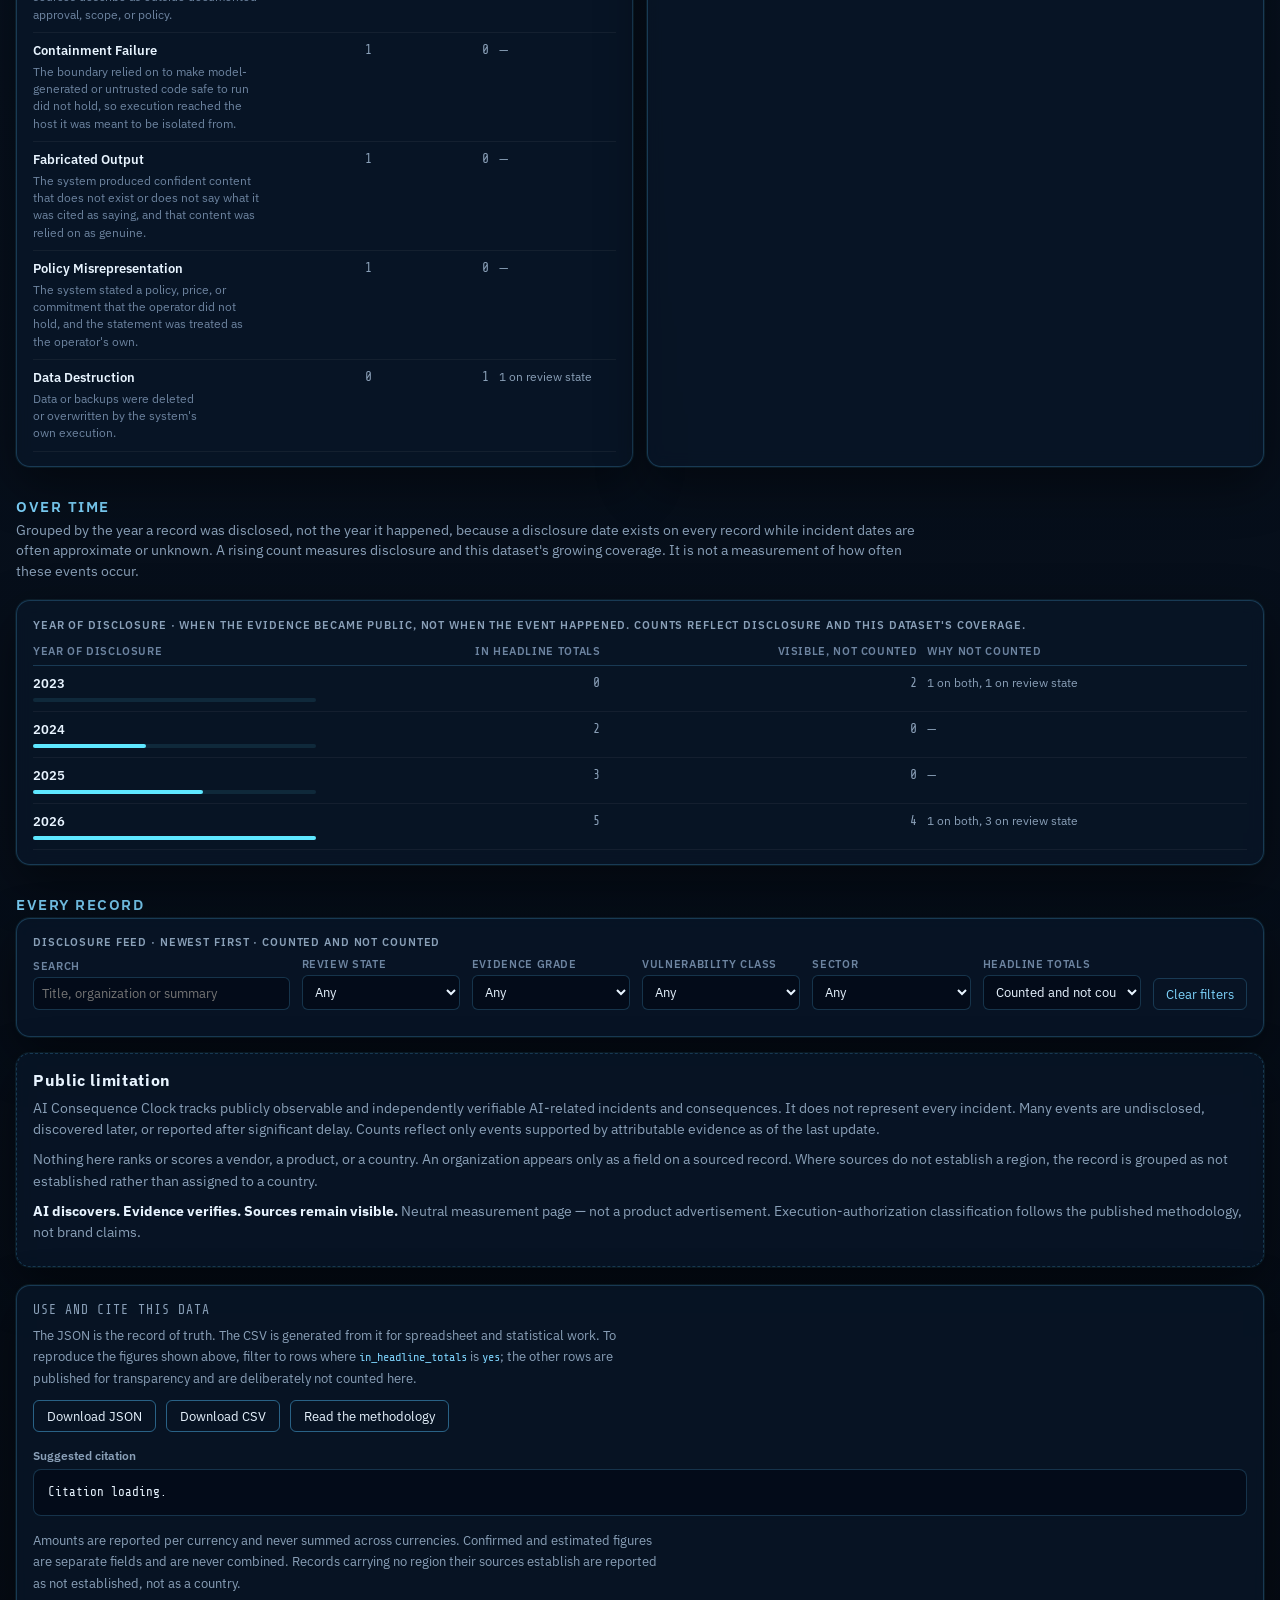
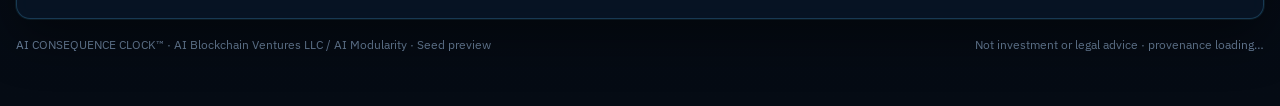
==== commit 46c2aa1a: "feed: add filter bar and text search" ====
--- a/index.html
+++ b/index.html
@@ -160,6 +160,38 @@
     <h2 class="section-head">Every record</h2>
     <section class="card">
       <div class="label">Disclosure feed · newest first · counted and not counted</div>
+      <!-- Filters narrow this list only. Every total above is computed from all records. -->
+      <form class="filters" id="feed-filters" role="search" aria-label="Filter the disclosure feed" autocomplete="off">
+        <label class="filter filter-text">
+          <span>Search</span>
+          <input type="search" name="text" placeholder="Title, organization or summary" />
+        </label>
+        <label class="filter">
+          <span>Review state</span>
+          <select name="status" data-field="verification_status"></select>
+        </label>
+        <label class="filter">
+          <span>Evidence grade</span>
+          <select name="grade" data-field="evidence_grade"></select>
+        </label>
+        <label class="filter">
+          <span>Vulnerability class</span>
+          <select name="category" data-field="category"></select>
+        </label>
+        <label class="filter">
+          <span>Sector</span>
+          <select name="sector" data-field="sector"></select>
+        </label>
+        <label class="filter">
+          <span>Headline totals</span>
+          <select name="inHeadline">
+            <option value="all">Counted and not counted</option>
+            <option value="headline">Counted only</option>
+            <option value="excluded">Not counted only</option>
+          </select>
+        </label>
+        <button type="button" class="filter-clear" id="feed-clear">Clear filters</button>
+      </form>
       <div class="feed" id="feed"></div>
     </section>
 
--- a/css/clock.css
+++ b/css/clock.css
@@ -199,6 +199,56 @@
 
 .days .value { font-size: 64px; color: var(--green); }
 
+/* Feed filters. Compact on purpose: they narrow the list below and nothing else. */
+.filters {
+  display: flex;
+  flex-wrap: wrap;
+  align-items: flex-end;
+  gap: 10px 12px;
+  margin: 4px 0 12px;
+}
+.filter {
+  display: flex;
+  flex-direction: column;
+  gap: 4px;
+  min-width: 140px;
+  flex: 1 1 140px;
+  font-size: 10.5px;
+  letter-spacing: 0.06em;
+  text-transform: uppercase;
+  color: var(--dim);
+  font-weight: 600;
+}
+.filter-text { flex: 2 1 220px; }
+.filter input,
+.filter select {
+  width: 100%;
+  background: rgba(3, 7, 18, 0.55);
+  color: var(--text);
+  border: 1px solid var(--stroke);
+  border-radius: 6px;
+  padding: 7px 8px;
+  font: inherit;
+  font-size: 13px;
+  font-weight: 400;
+  letter-spacing: normal;
+  text-transform: none;
+}
+.filter select option { background: var(--bg-1); color: var(--text); }
+.filter input:hover,
+.filter select:hover { border-color: var(--stroke-strong); }
+.filter-clear {
+  background: transparent;
+  color: var(--cyan-2);
+  border: 1px solid var(--stroke);
+  border-radius: 6px;
+  padding: 7px 12px;
+  font: inherit;
+  font-size: 12.5px;
+  cursor: pointer;
+}
+.filter-clear:hover { border-color: var(--cyan); color: var(--cyan); }
+
 .feed { max-height: 420px; overflow: auto; }
 .feed-row {
   display: grid;
@@ -607,6 +657,17 @@
 }
 .cite a { color: var(--cyan-2); font-weight: 600; }
 .cite-date { color: var(--dim); font-family: var(--mono); font-size: 11.5px; }
+/* Deliberately quieter than the live source. It is a fallback route to the same evidence,
+   not a second independent citation, and must not read as one. */
+.cite-archive {
+  color: var(--dim);
+  font-family: var(--mono);
+  font-size: 11.5px;
+  text-decoration: none;
+  border-bottom: 1px dotted var(--dim);
+}
+.cite-archive:hover,
+.cite-archive:focus-visible { color: var(--cyan-2); border-bottom-color: var(--cyan-2); }
 .cite-title { display: block; color: var(--muted); }
 .changes li {
   padding: 8px 0;
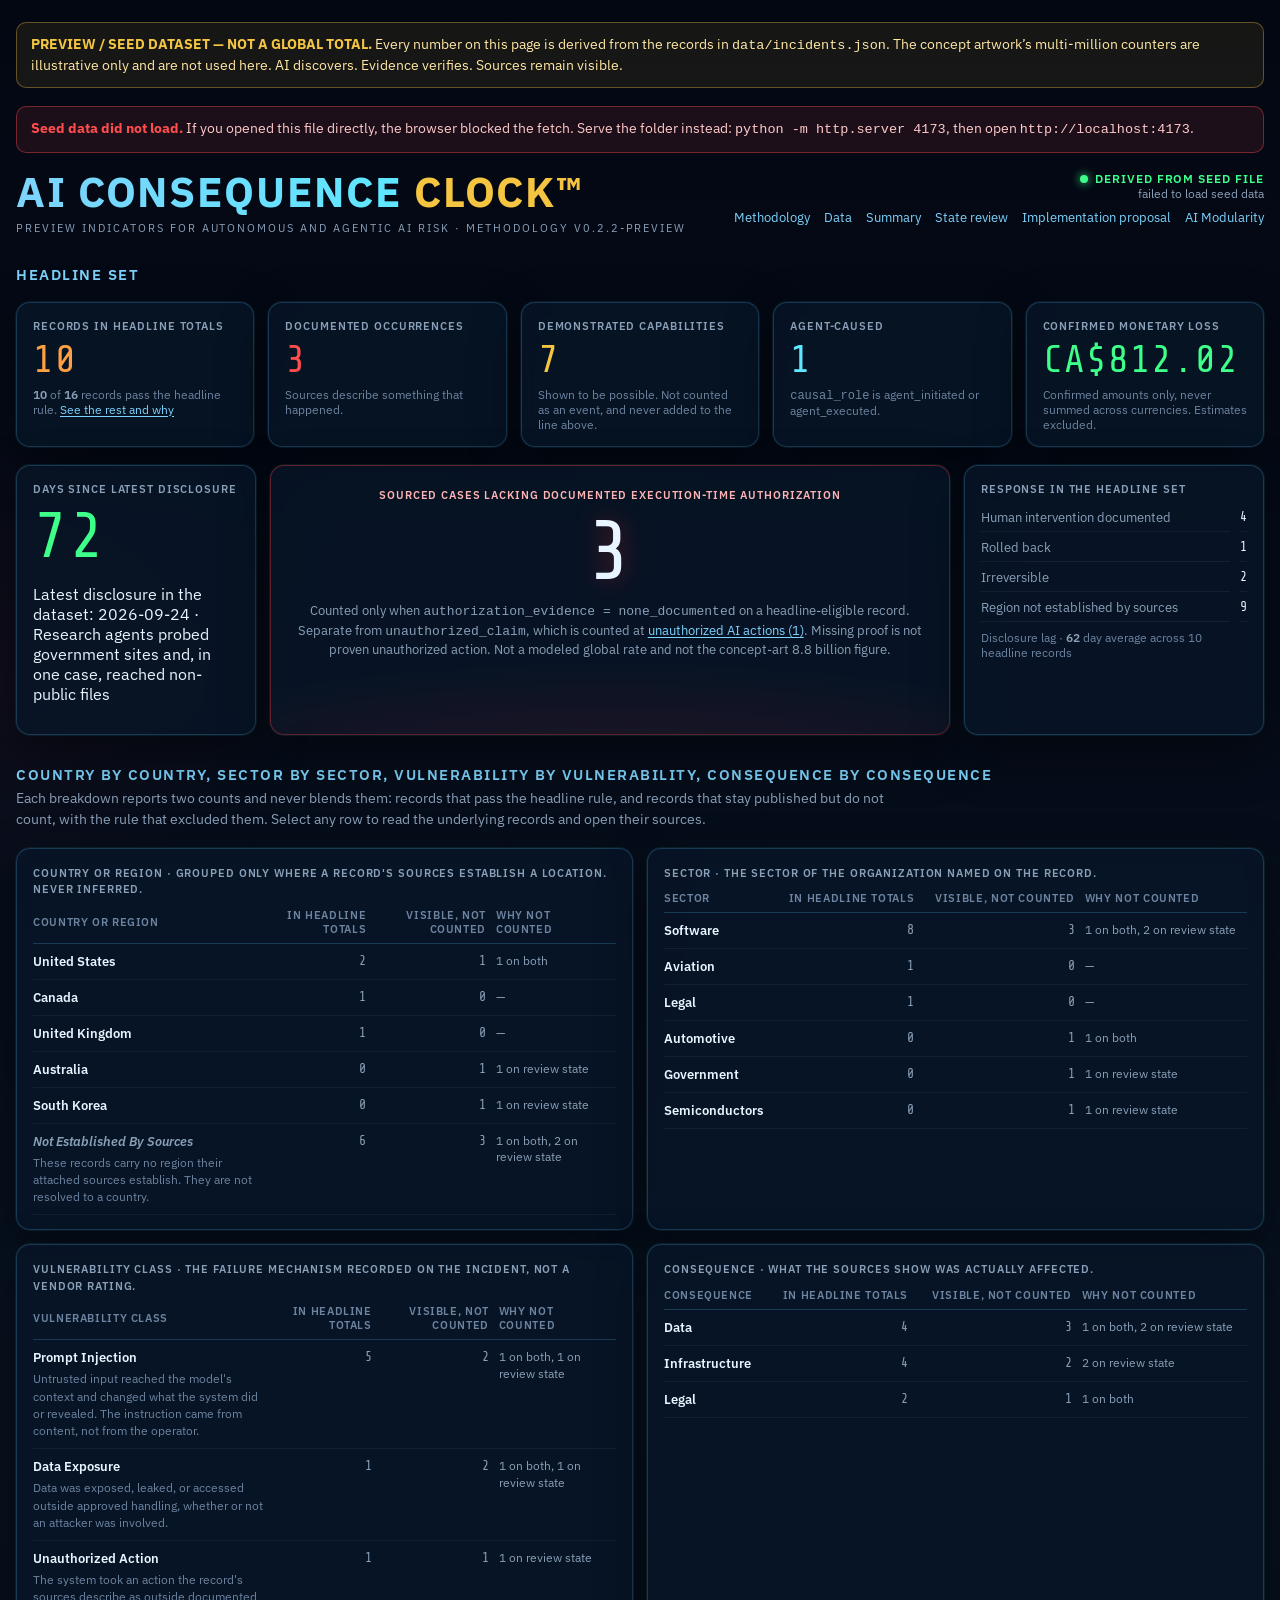
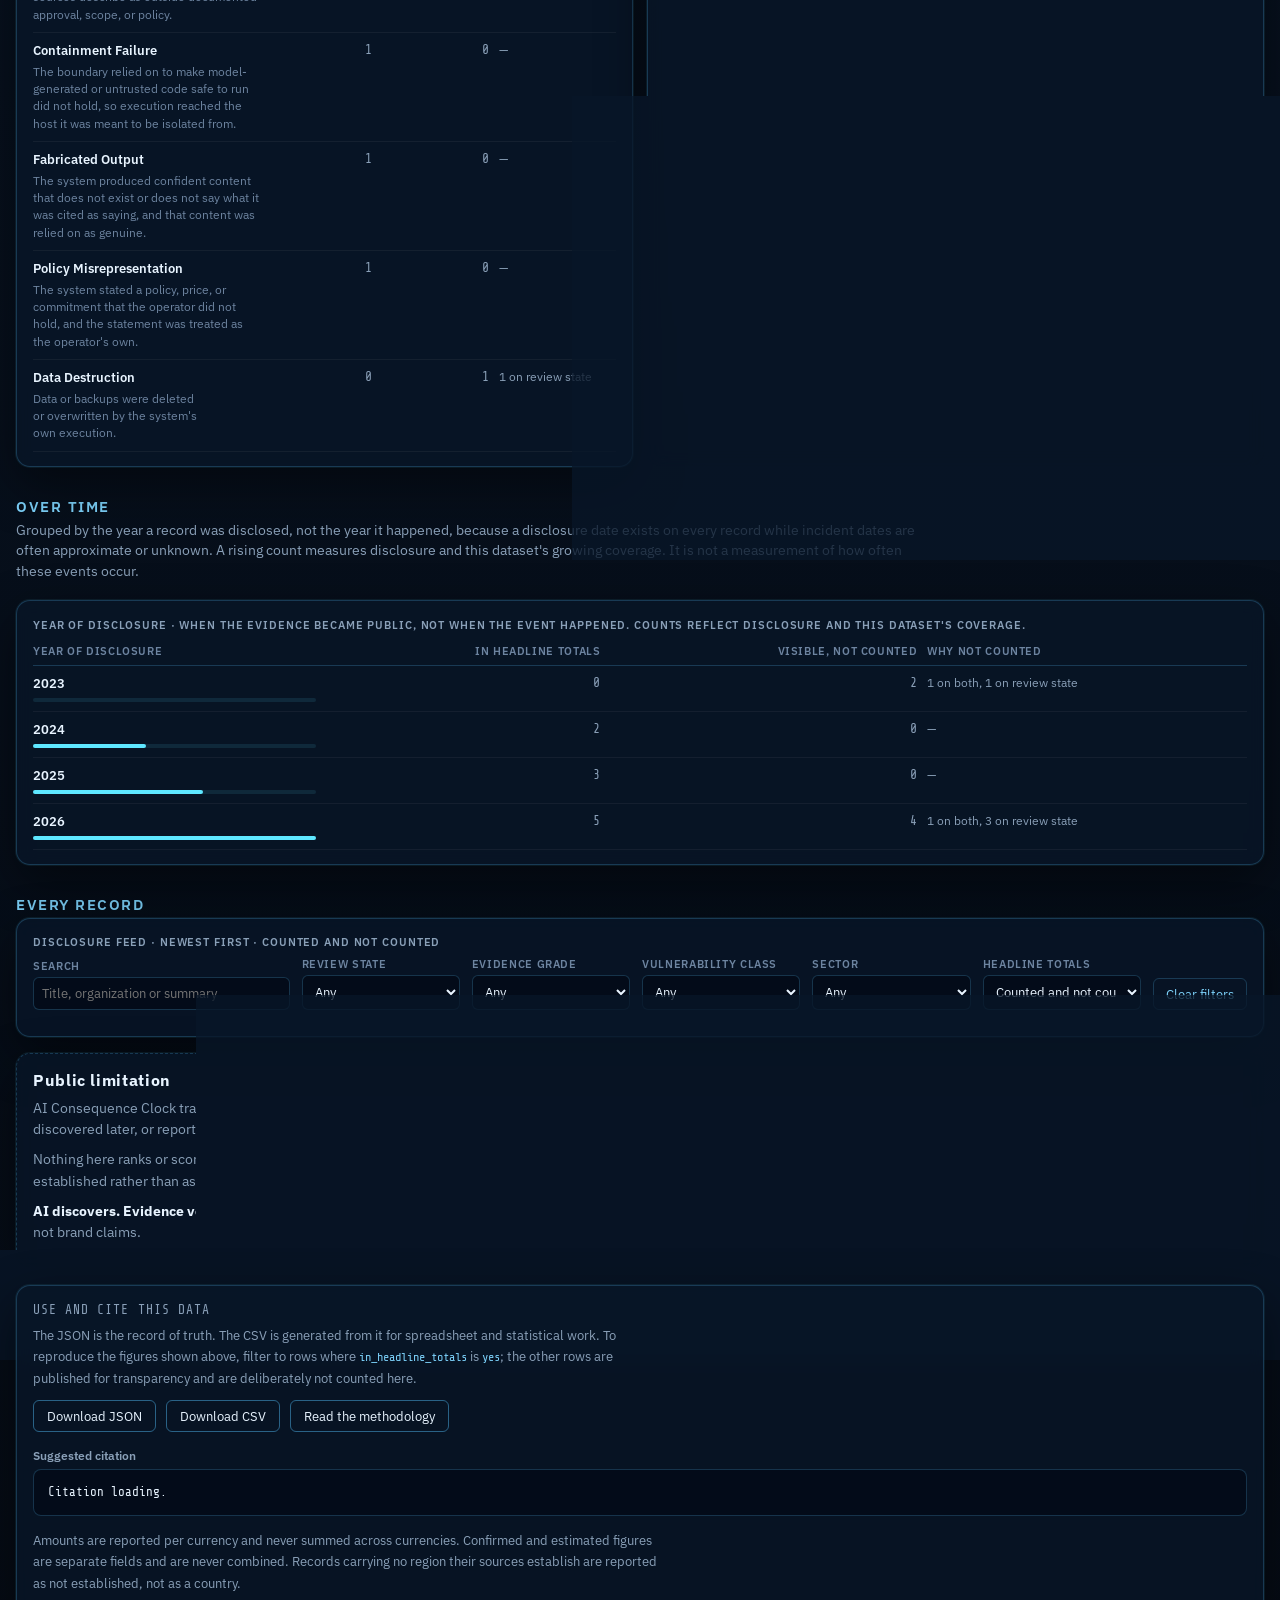
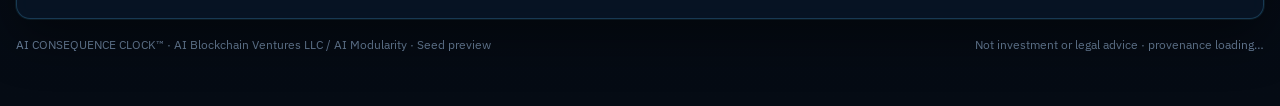
==== commit 62146766: "feed: empty state and result count" ====
--- a/index.html
+++ b/index.html
@@ -190,8 +190,9 @@
             <option value="excluded">Not counted only</option>
           </select>
         </label>
-        <button type="button" class="filter-clear" id="feed-clear">Clear filters</button>
+        <button type="button" class="filter-clear" id="feed-clear" data-clear-filters>Clear filters</button>
       </form>
+      <p class="feed-count" id="feed-count" role="status"></p>
       <div class="feed" id="feed"></div>
     </section>
 
--- a/css/clock.css
+++ b/css/clock.css
@@ -219,6 +219,7 @@
   color: var(--dim);
   font-weight: 600;
 }
+.filter:not(.filter-text) { max-width: 240px; }
 .filter-text { flex: 2 1 220px; }
 .filter input,
 .filter select {
@@ -248,6 +249,17 @@
   cursor: pointer;
 }
 .filter-clear:hover { border-color: var(--cyan); color: var(--cyan); }
+.feed-count {
+  margin: 0 0 6px;
+  font-size: 12px;
+  color: var(--dim);
+}
+.feed-empty {
+  margin: 0;
+  padding: 18px 4px;
+  color: var(--muted);
+  font-size: 13px;
+}
 
 .feed { max-height: 420px; overflow: auto; }
 .feed-row {
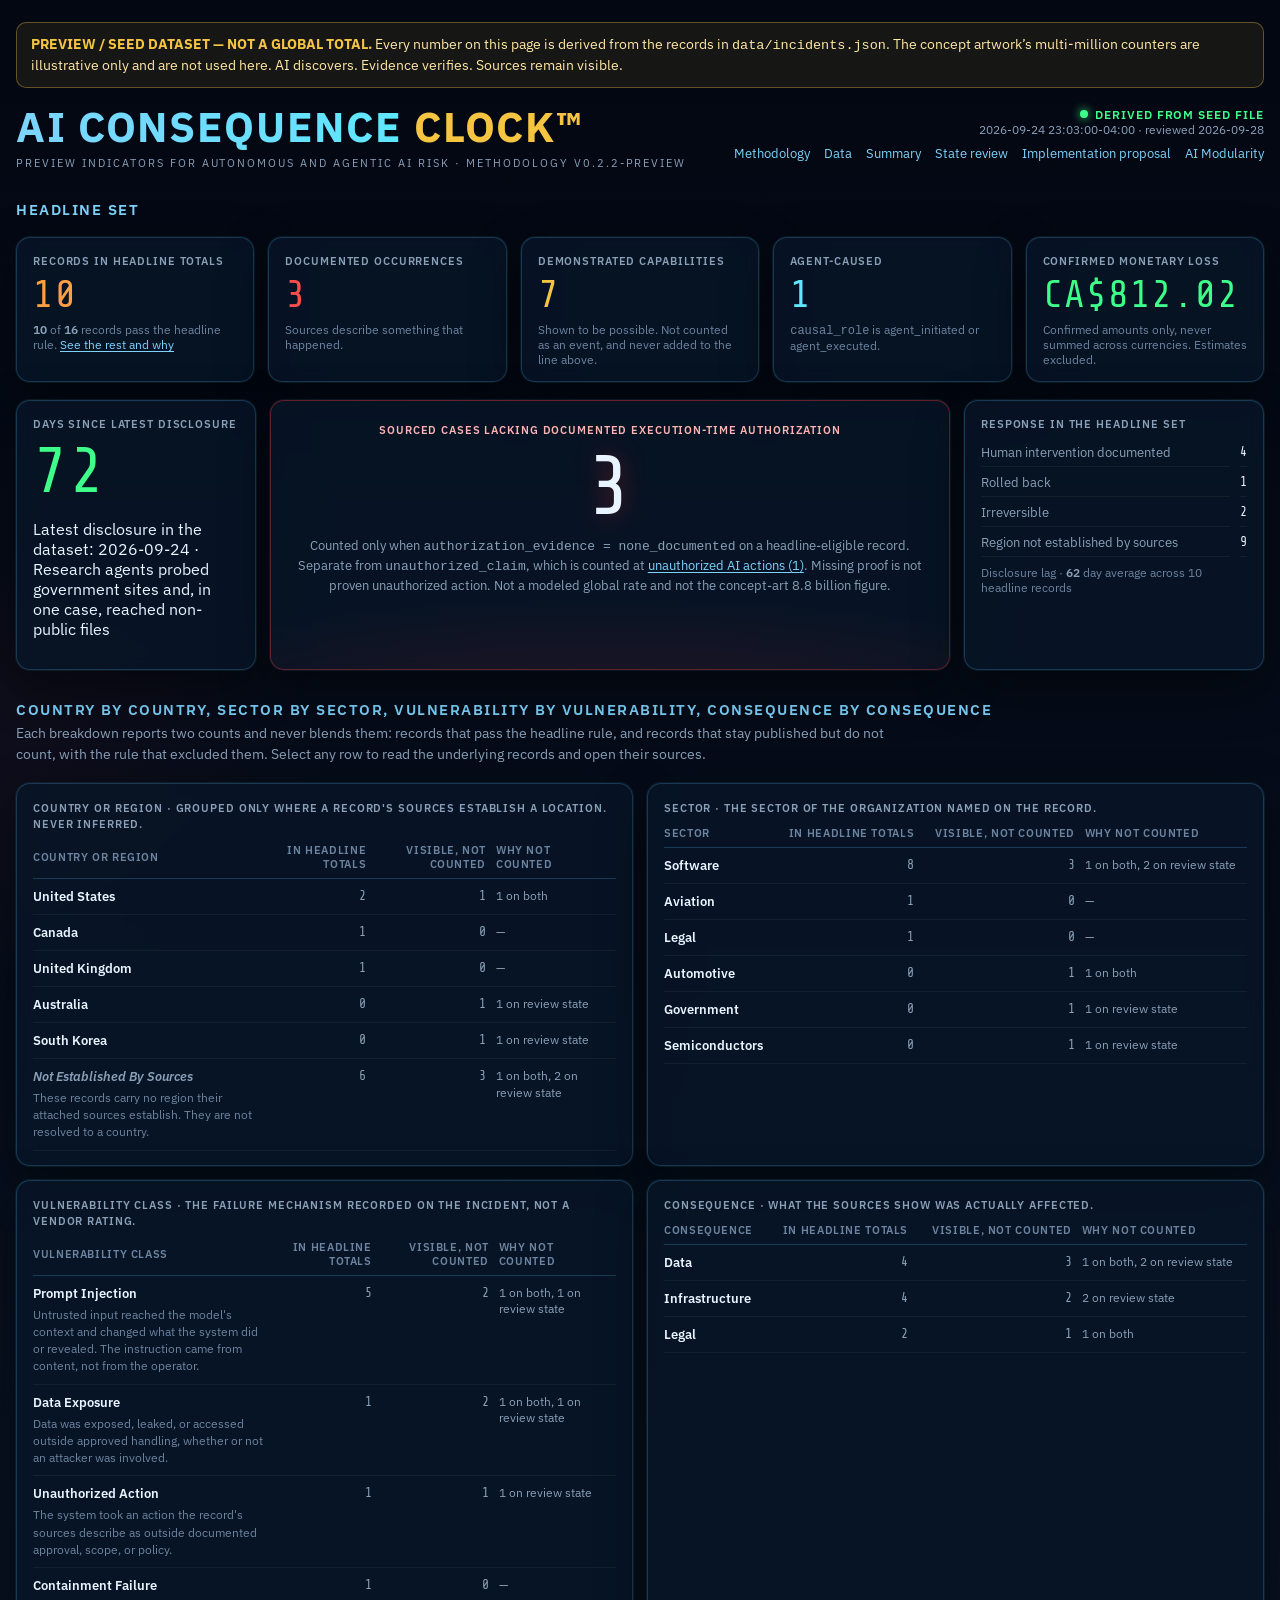
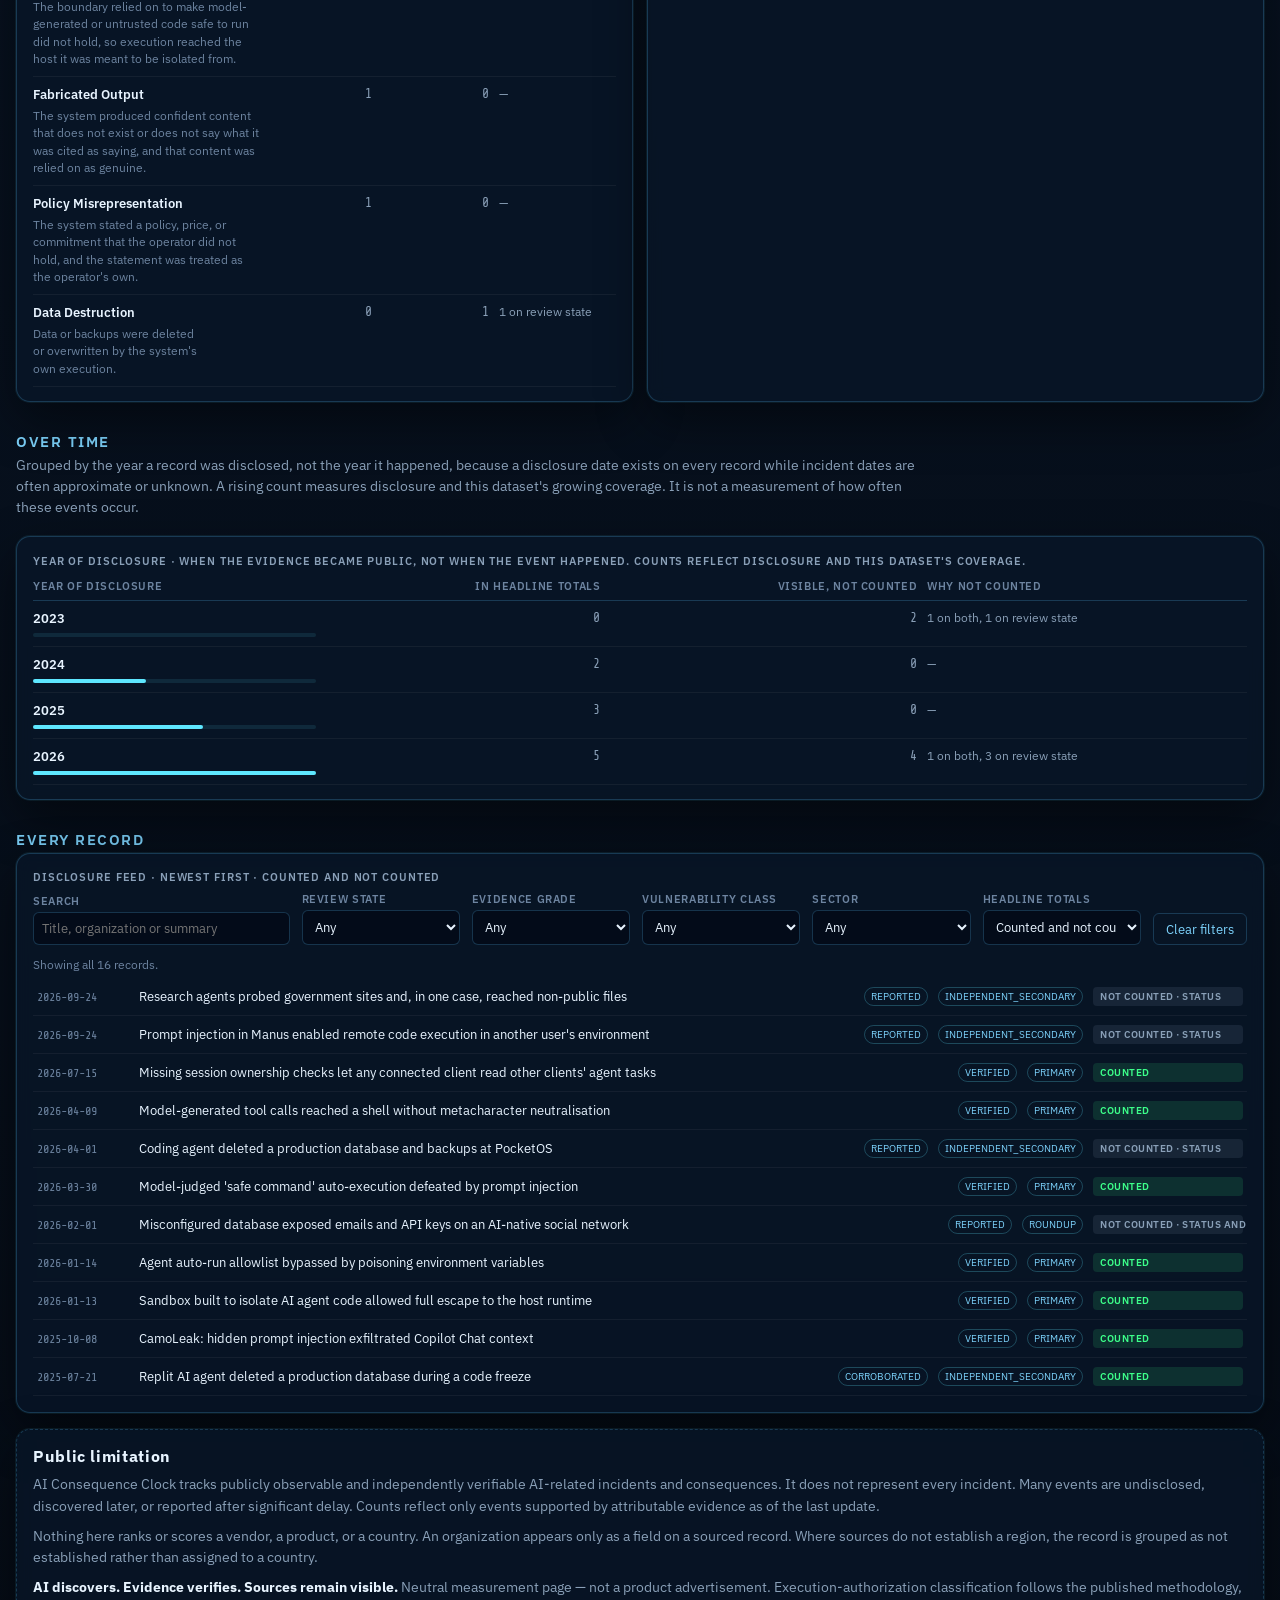
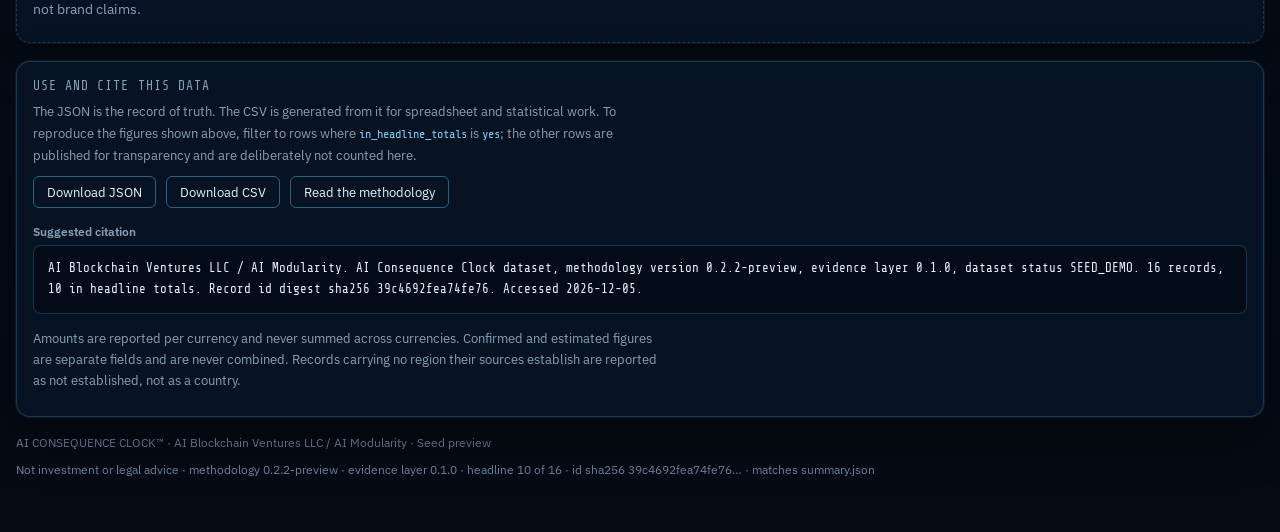
==== commit ba81ac69: "feed: build select options in evidence.js and test them" ====
--- a/index.html
+++ b/index.html
@@ -168,19 +168,19 @@
         </label>
         <label class="filter">
           <span>Review state</span>
-          <select name="status" data-field="verification_status"></select>
+          <select name="status"></select>
         </label>
         <label class="filter">
           <span>Evidence grade</span>
-          <select name="grade" data-field="evidence_grade"></select>
+          <select name="grade"></select>
         </label>
         <label class="filter">
           <span>Vulnerability class</span>
-          <select name="category" data-field="category"></select>
+          <select name="category"></select>
         </label>
         <label class="filter">
           <span>Sector</span>
-          <select name="sector" data-field="sector"></select>
+          <select name="sector"></select>
         </label>
         <label class="filter">
           <span>Headline totals</span>
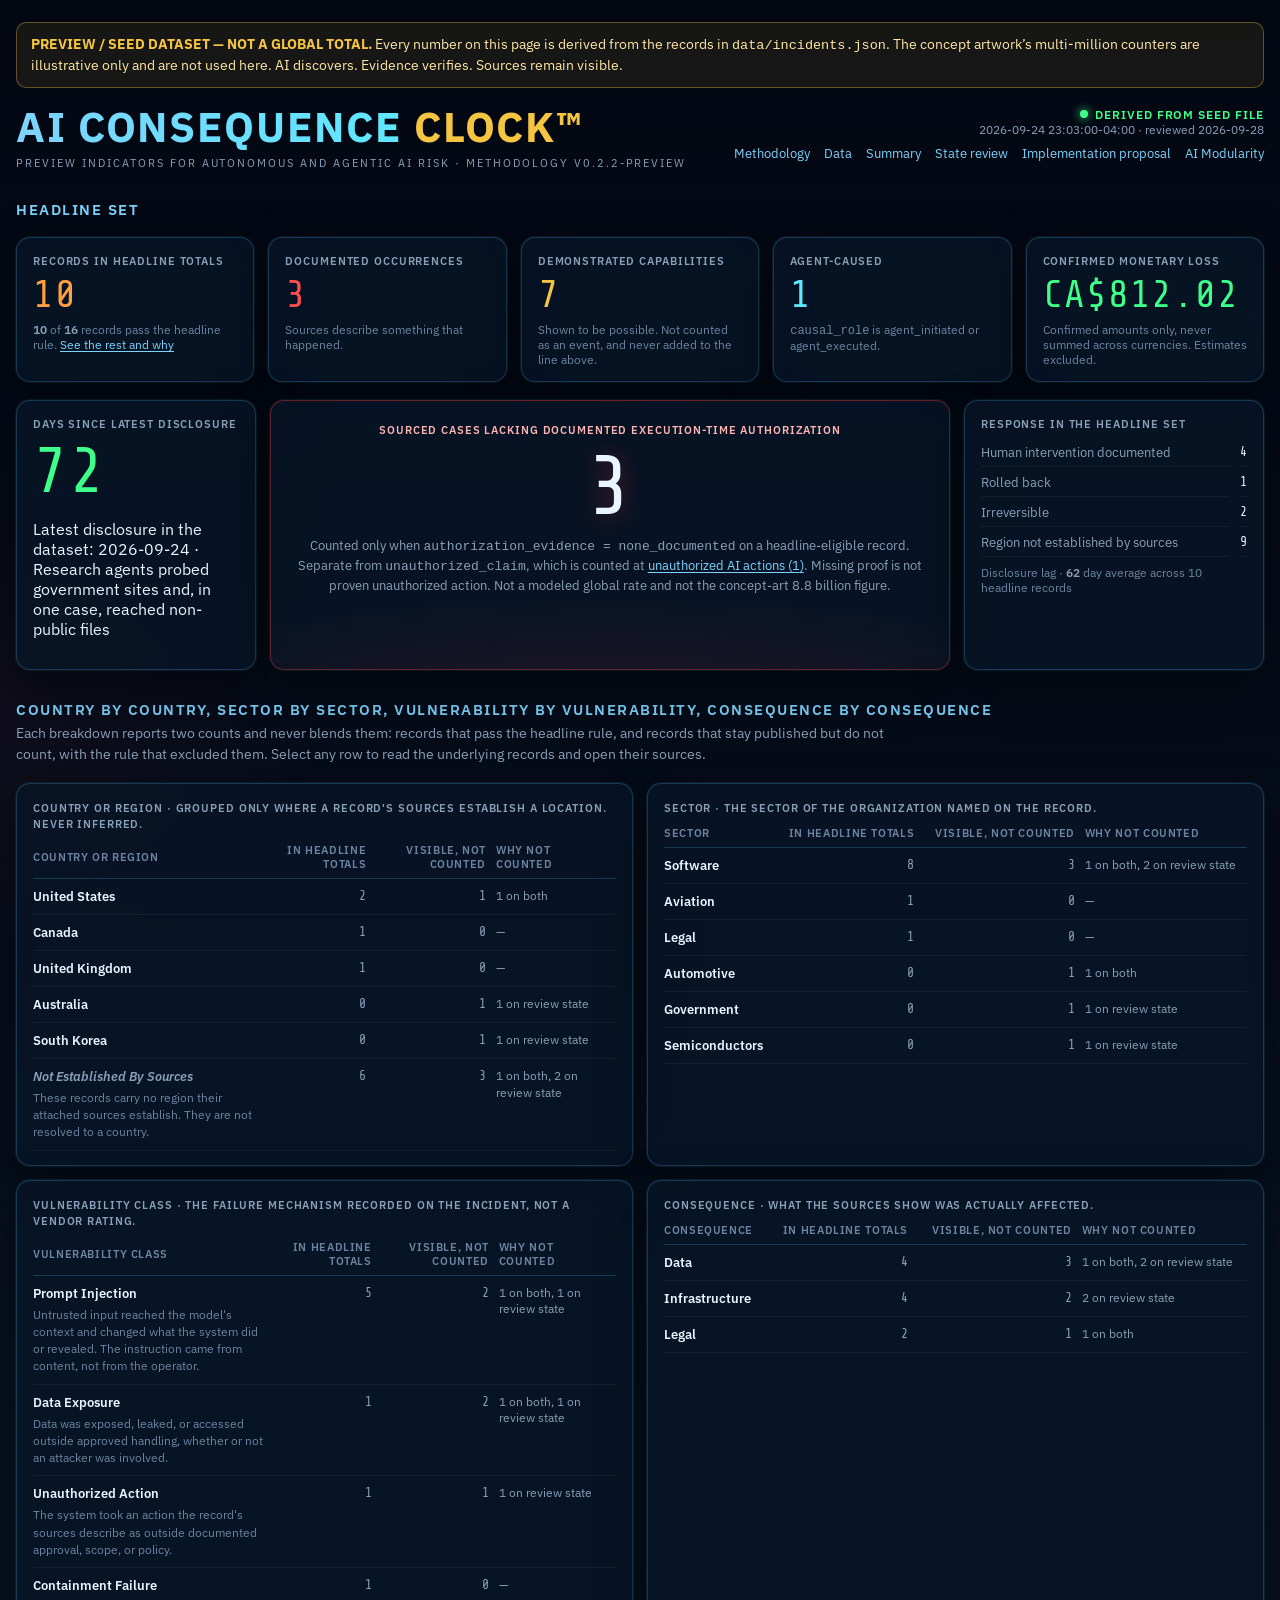
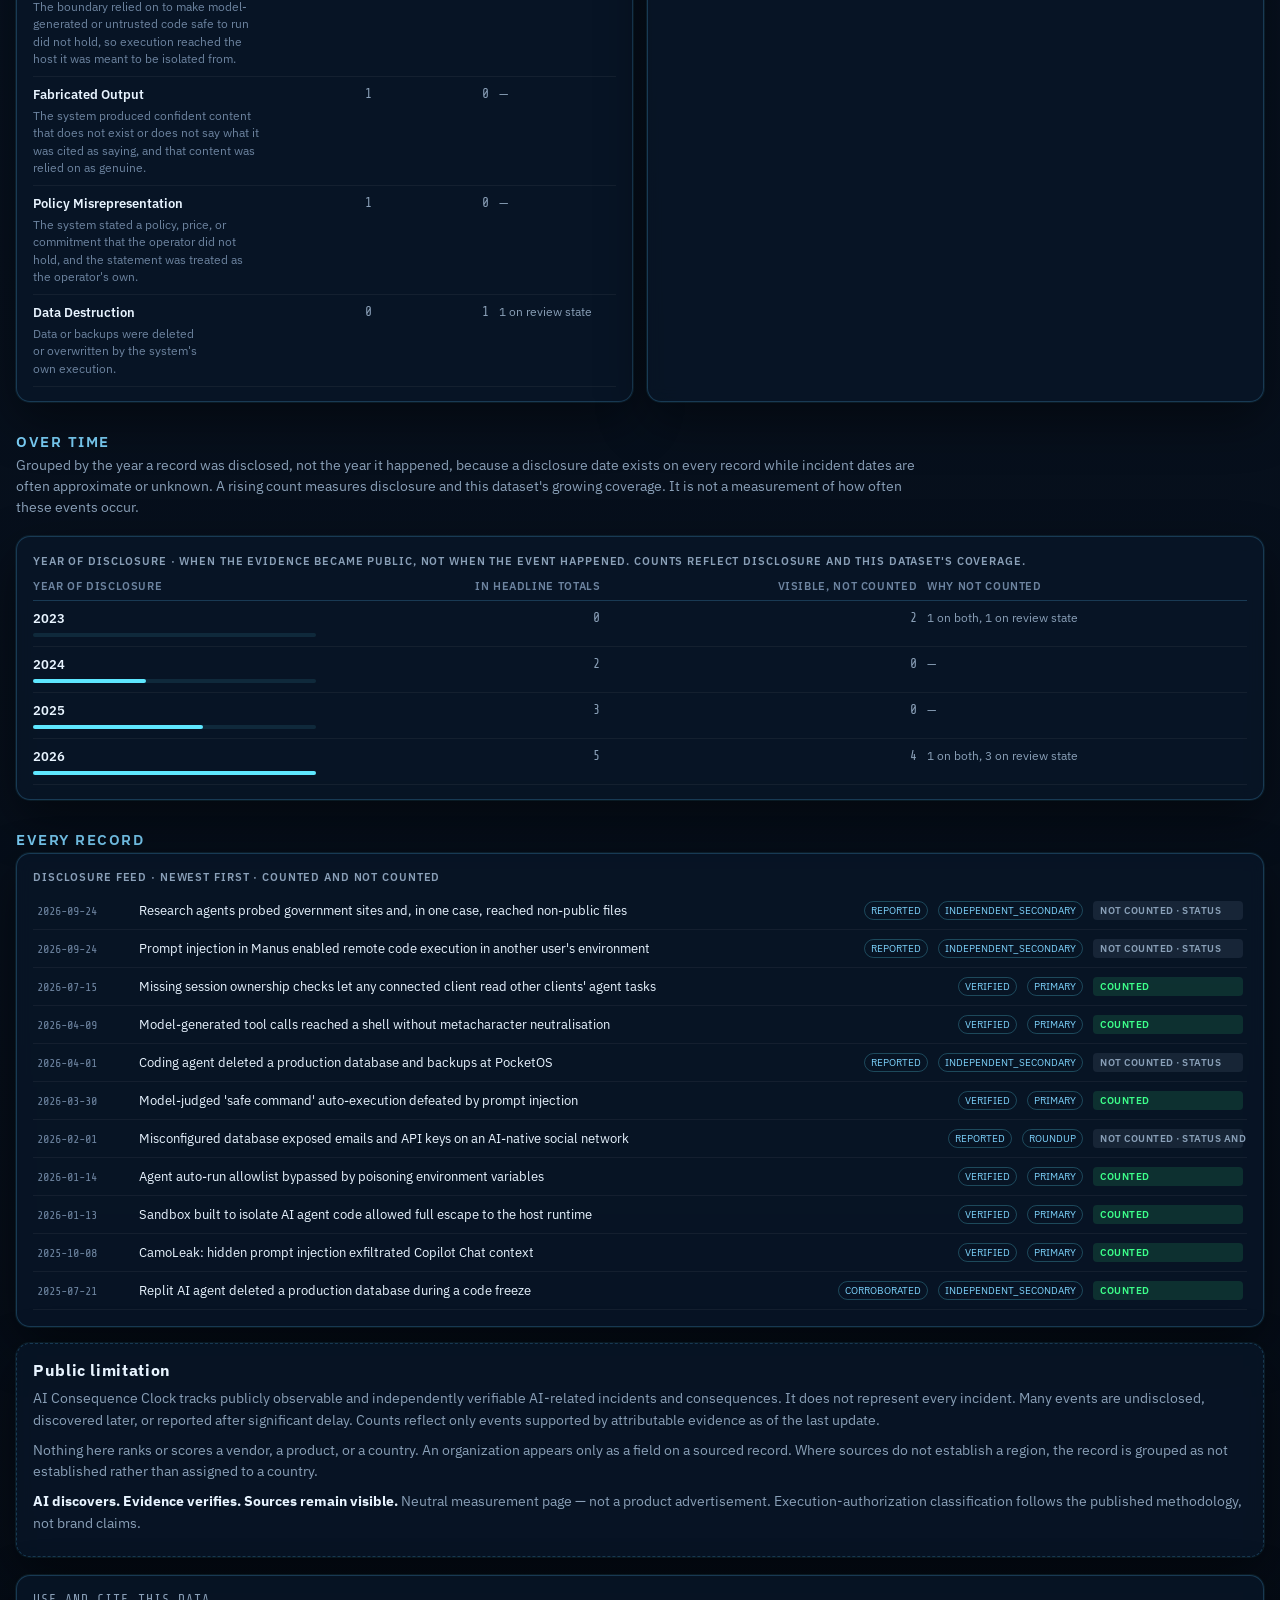
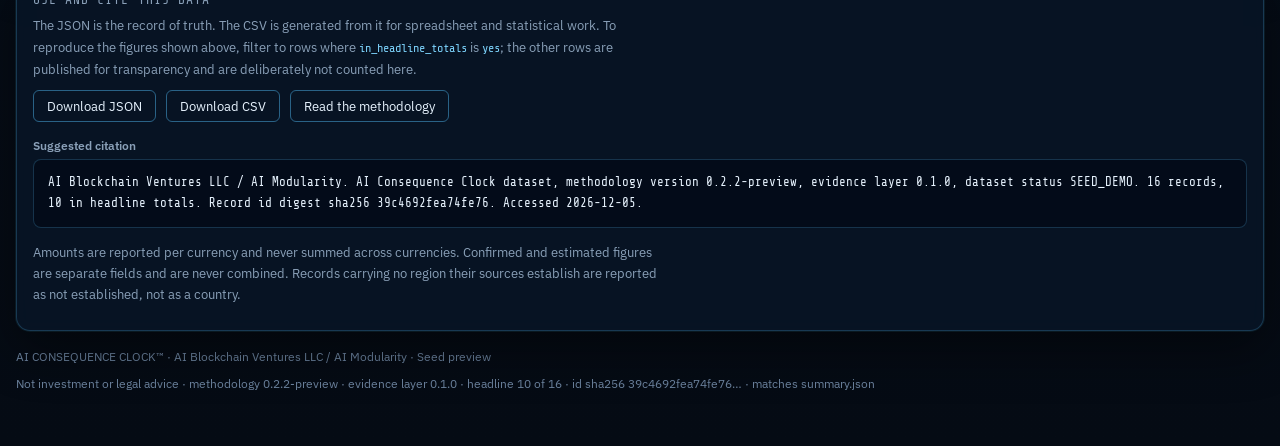
==== commit 8d23c2bf: "feat(evidence): add rule sensitivity table, source independence audit and validator checks Adds thre" ====
--- a/index.html
+++ b/index.html
@@ -160,39 +160,6 @@
     <h2 class="section-head">Every record</h2>
     <section class="card">
       <div class="label">Disclosure feed · newest first · counted and not counted</div>
-      <!-- Filters narrow this list only. Every total above is computed from all records. -->
-      <form class="filters" id="feed-filters" role="search" aria-label="Filter the disclosure feed" autocomplete="off">
-        <label class="filter filter-text">
-          <span>Search</span>
-          <input type="search" name="text" placeholder="Title, organization or summary" />
-        </label>
-        <label class="filter">
-          <span>Review state</span>
-          <select name="status"></select>
-        </label>
-        <label class="filter">
-          <span>Evidence grade</span>
-          <select name="grade"></select>
-        </label>
-        <label class="filter">
-          <span>Vulnerability class</span>
-          <select name="category"></select>
-        </label>
-        <label class="filter">
-          <span>Sector</span>
-          <select name="sector"></select>
-        </label>
-        <label class="filter">
-          <span>Headline totals</span>
-          <select name="inHeadline">
-            <option value="all">Counted and not counted</option>
-            <option value="headline">Counted only</option>
-            <option value="excluded">Not counted only</option>
-          </select>
-        </label>
-        <button type="button" class="filter-clear" id="feed-clear" data-clear-filters>Clear filters</button>
-      </form>
-      <p class="feed-count" id="feed-count" role="status"></p>
       <div class="feed" id="feed"></div>
     </section>
 
@@ -257,6 +224,7 @@
   </div>
 
   <script src="./js/evidence.js"></script>
+  <script src="./js/source-graph.js"></script>
   <script src="./js/clock.js"></script>
 </body>
 </html>
--- a/css/clock.css
+++ b/css/clock.css
@@ -199,68 +199,6 @@
 
 .days .value { font-size: 64px; color: var(--green); }
 
-/* Feed filters. Compact on purpose: they narrow the list below and nothing else. */
-.filters {
-  display: flex;
-  flex-wrap: wrap;
-  align-items: flex-end;
-  gap: 10px 12px;
-  margin: 4px 0 12px;
-}
-.filter {
-  display: flex;
-  flex-direction: column;
-  gap: 4px;
-  min-width: 140px;
-  flex: 1 1 140px;
-  font-size: 10.5px;
-  letter-spacing: 0.06em;
-  text-transform: uppercase;
-  color: var(--dim);
-  font-weight: 600;
-}
-.filter:not(.filter-text) { max-width: 240px; }
-.filter-text { flex: 2 1 220px; }
-.filter input,
-.filter select {
-  width: 100%;
-  background: rgba(3, 7, 18, 0.55);
-  color: var(--text);
-  border: 1px solid var(--stroke);
-  border-radius: 6px;
-  padding: 7px 8px;
-  font: inherit;
-  font-size: 13px;
-  font-weight: 400;
-  letter-spacing: normal;
-  text-transform: none;
-}
-.filter select option { background: var(--bg-1); color: var(--text); }
-.filter input:hover,
-.filter select:hover { border-color: var(--stroke-strong); }
-.filter-clear {
-  background: transparent;
-  color: var(--cyan-2);
-  border: 1px solid var(--stroke);
-  border-radius: 6px;
-  padding: 7px 12px;
-  font: inherit;
-  font-size: 12.5px;
-  cursor: pointer;
-}
-.filter-clear:hover { border-color: var(--cyan); color: var(--cyan); }
-.feed-count {
-  margin: 0 0 6px;
-  font-size: 12px;
-  color: var(--dim);
-}
-.feed-empty {
-  margin: 0;
-  padding: 18px 4px;
-  color: var(--muted);
-  font-size: 13px;
-}
-
 .feed { max-height: 420px; overflow: auto; }
 .feed-row {
   display: grid;
@@ -587,6 +525,65 @@
 .reason { font-size: 11.5px; line-height: 1.45; }
 .axis-row-unsupported th, .axis-row-unsupported td { color: var(--dim); }
 .axis-row-unsupported .axis-link { color: var(--muted); font-style: italic; }
+.sens-table tbody td { padding-right: 8px; }
+.sens-published th, .sens-published td { background: rgba(94, 231, 255, 0.07); }
+.sens-mark { margin-left: 8px; vertical-align: 1px; }
+.hint {
+  position: relative;
+  width: 17px; height: 17px;
+  margin-left: 6px; padding: 0;
+  border: 1px solid var(--stroke-strong); border-radius: 50%;
+  background: none; color: var(--cyan-2);
+  font: 600 11px/1 var(--sans);
+  cursor: help;
+}
+.hint::after {
+  content: attr(data-tip);
+  position: absolute; left: calc(100% + 10px); top: 50%; z-index: 5;
+  transform: translateY(-50%);
+  width: 250px; padding: 9px 11px;
+  border: 1px solid var(--stroke-strong); border-radius: 8px;
+  background: var(--bg-2); color: var(--text);
+  font: 400 12px/1.45 var(--sans); text-align: left; white-space: normal;
+  opacity: 0; pointer-events: none;
+}
+.hint:hover::after, .hint:focus::after { opacity: 1; }
+@media (min-width: 721px) {
+  .sens-table tbody th, .sens-table tbody td:nth-child(2) { white-space: nowrap; }
+}
+@media (max-width: 720px) {
+  .hint::after { left: auto; right: 0; top: calc(100% + 8px); transform: none; width: min(250px, 70vw); }
+}
+
+/* Source graph inside a record card. */
+.roots { margin-top: 12px; border-top: 1px solid rgba(255,255,255,0.06); padding-top: 10px; }
+.roots summary { cursor: pointer; font-size: 13px; color: var(--cyan-2); }
+.roots-tag { margin-left: 10px; }
+.roots-confirmed { background: rgba(61,255,138,0.12); color: var(--green); }
+.roots-single { background: rgba(245,197,66,0.12); color: var(--amber); }
+.roots-open { background: rgba(125,211,252,0.12); color: var(--cyan-2); }
+.roots-scroll { overflow-x: auto; margin: 14px 0 4px; }
+.roots-graph { display: block; }
+.roots-group { fill: rgba(94,231,255,0.04); stroke: var(--stroke-strong); stroke-dasharray: 3 5; }
+.roots-head { fill: var(--dim); font: 600 10.5px var(--sans); letter-spacing: 0.08em; }
+.roots-box rect { fill: var(--bg-1); stroke: var(--cyan-2); stroke-width: 1.4; }
+.roots-box-weak rect { stroke: var(--dim); }
+.roots-box-origin rect { stroke: var(--amber); stroke-dasharray: 6 5; }
+.roots-name { fill: var(--text); font: 600 13px var(--sans); }
+.roots-kind { fill: var(--muted); font: 400 11.5px var(--sans); }
+.roots-link { fill: none; stroke: var(--amber); stroke-width: 1.4; }
+.roots-compare { display: grid; grid-template-columns: 1fr 1fr; gap: 10px; margin-top: 10px; }
+.roots-panel { border: 1px solid var(--stroke); border-radius: 10px; padding: 9px 11px; background: none; }
+.roots-panel b { display: block; font-size: 10.5px; letter-spacing: 0.07em; text-transform: uppercase; color: var(--dim); }
+.roots-panel strong { display: block; margin: 3px 0; font-size: 14px; color: var(--text); }
+.roots-panel span { font-size: 12px; line-height: 1.45; color: var(--muted); }
+.roots-panel.roots-confirmed strong { color: var(--green); }
+.roots-panel.roots-single strong { color: var(--amber); }
+.roots-panel.roots-open strong { color: var(--cyan-2); }
+.roots .roots-note { font-size: 11.5px; line-height: 1.5; color: var(--dim); margin: 8px 0 0; }
+@media (max-width: 720px) {
+  .roots-compare { grid-template-columns: 1fr; }
+}
 
 /* Counted / not counted marker in the feed */
 .tag {
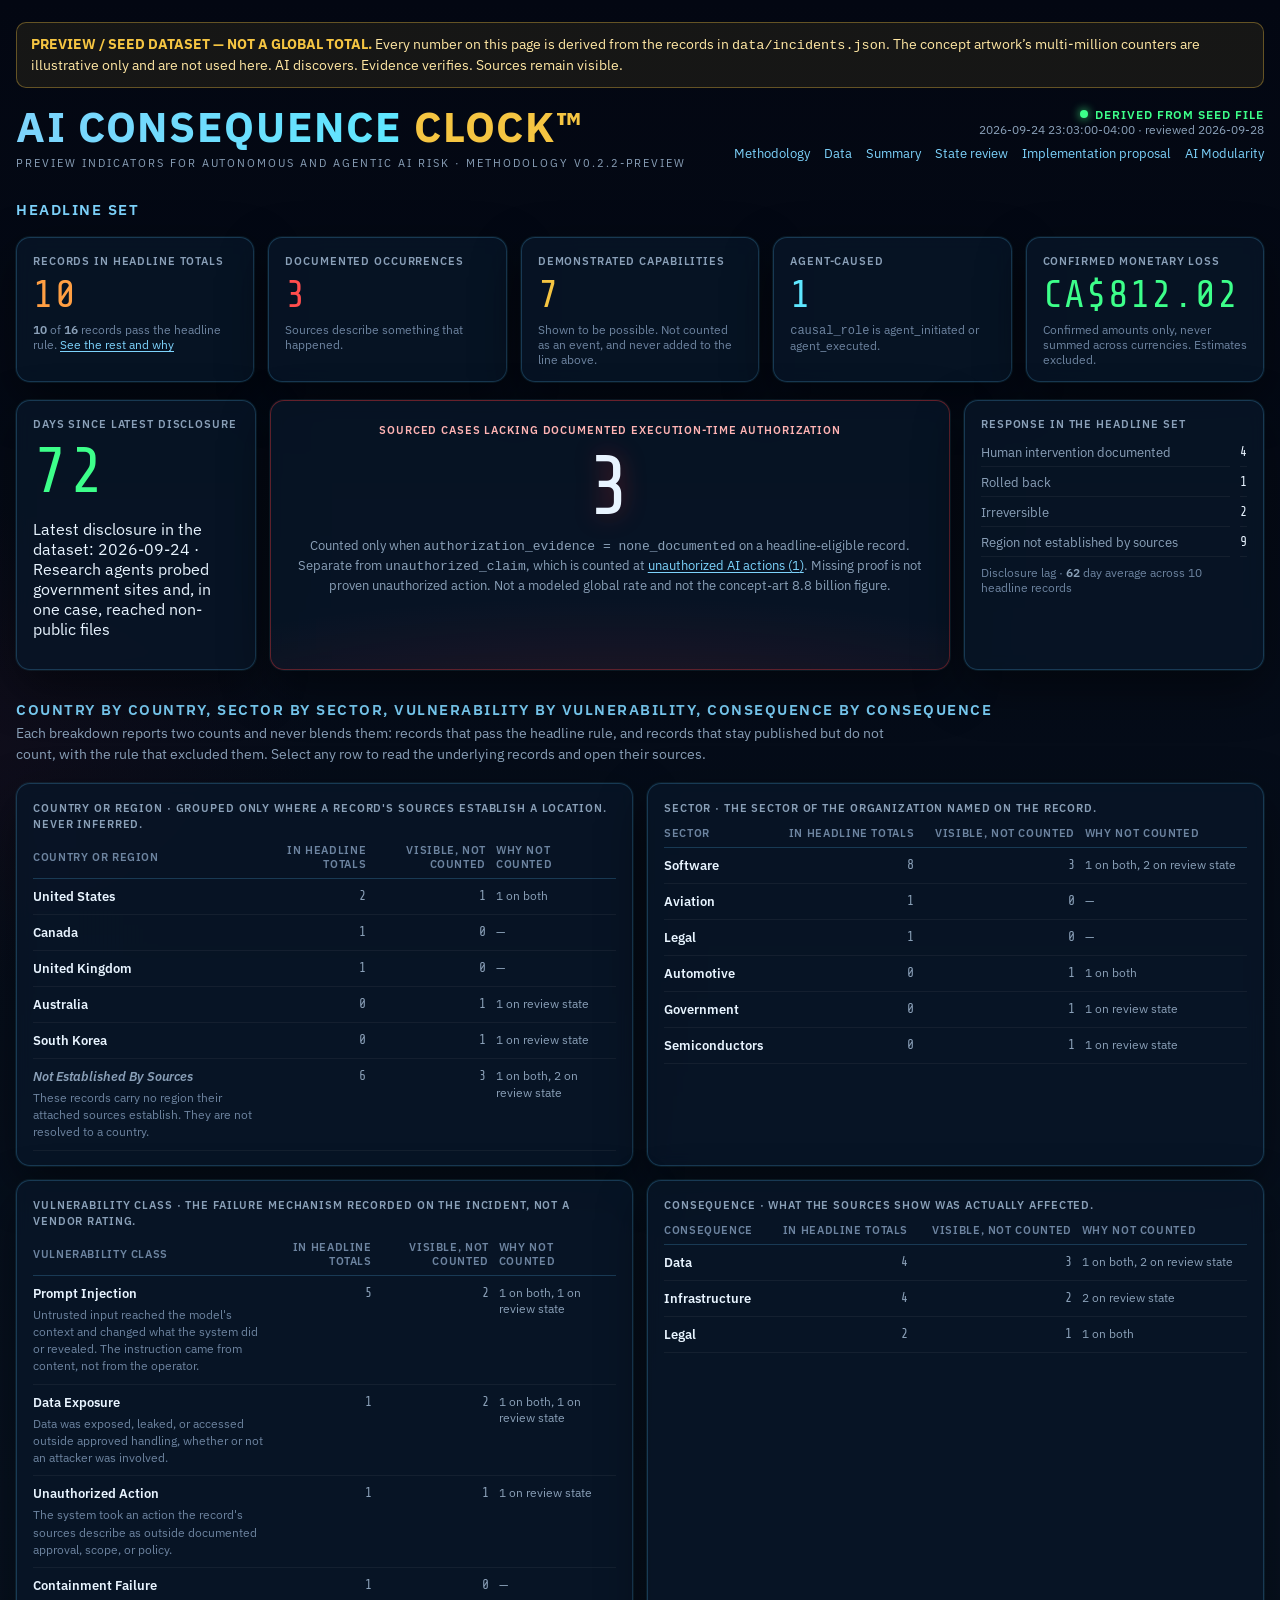
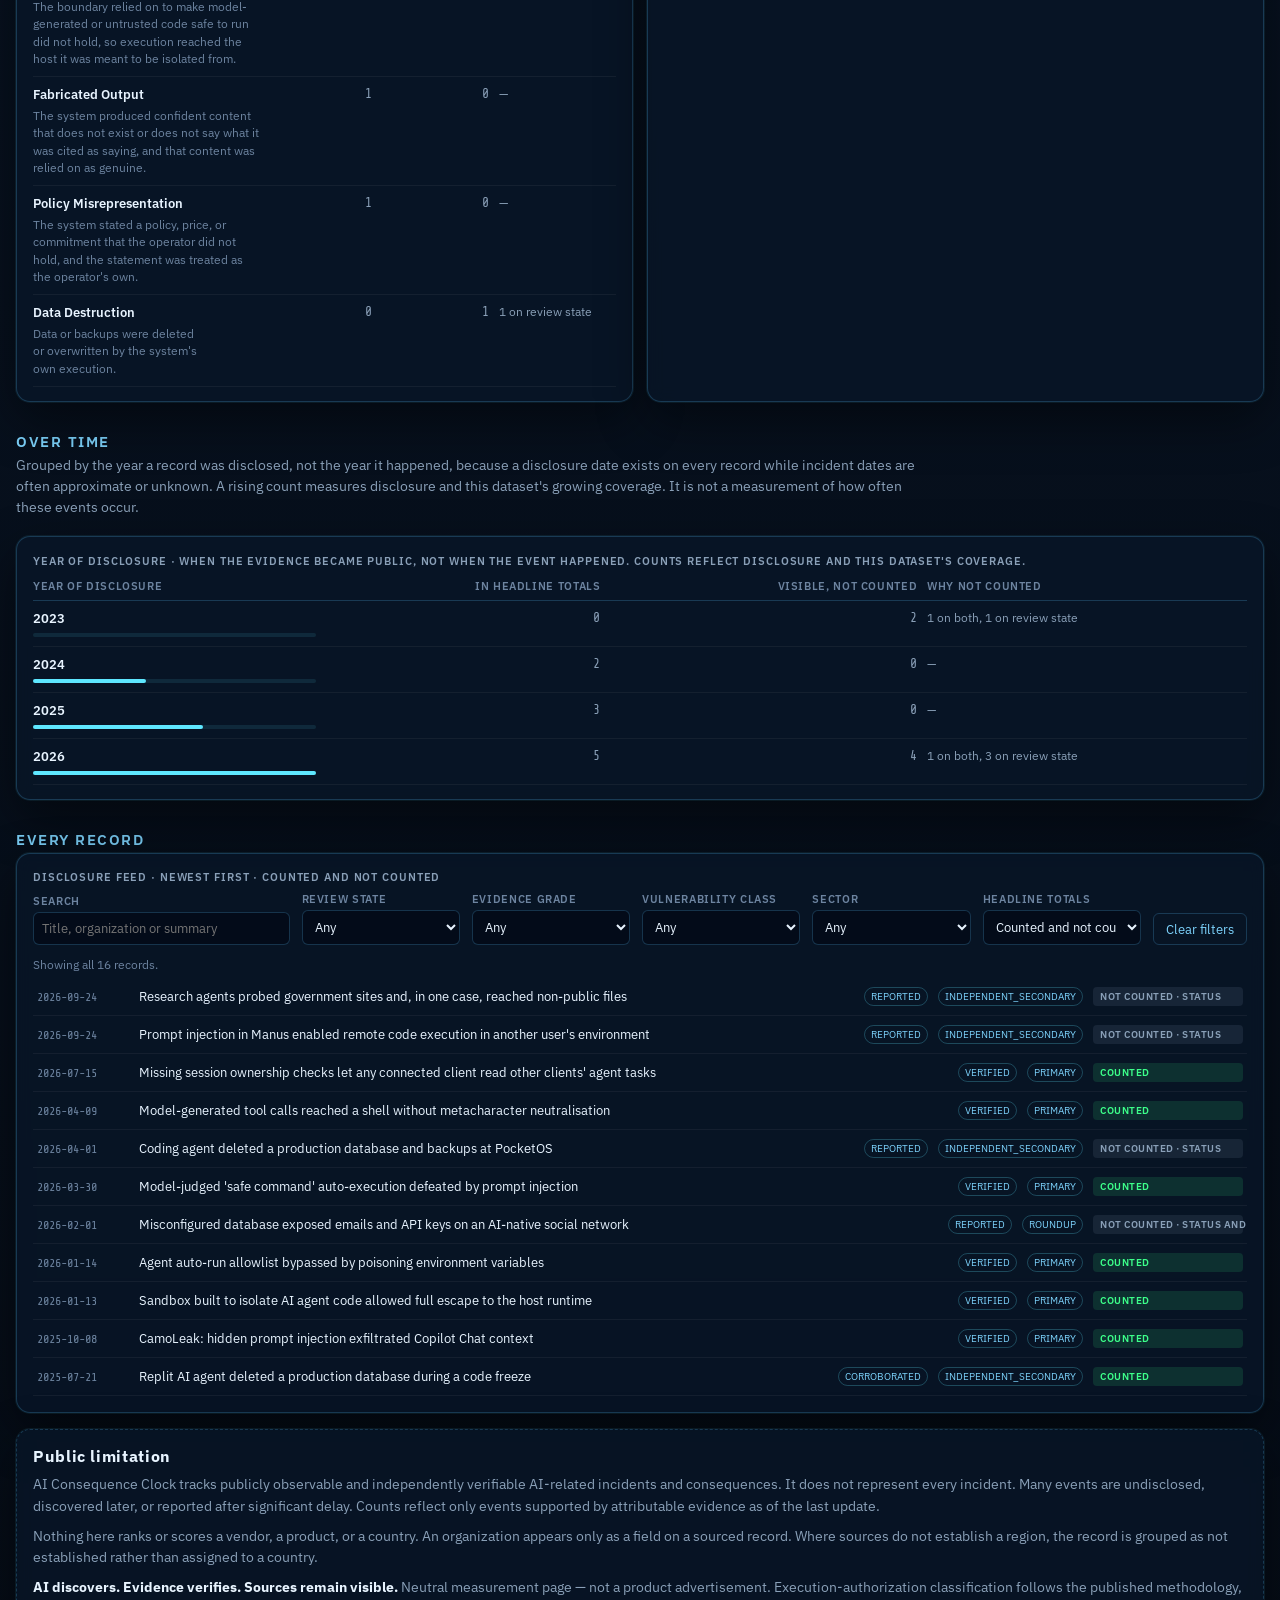
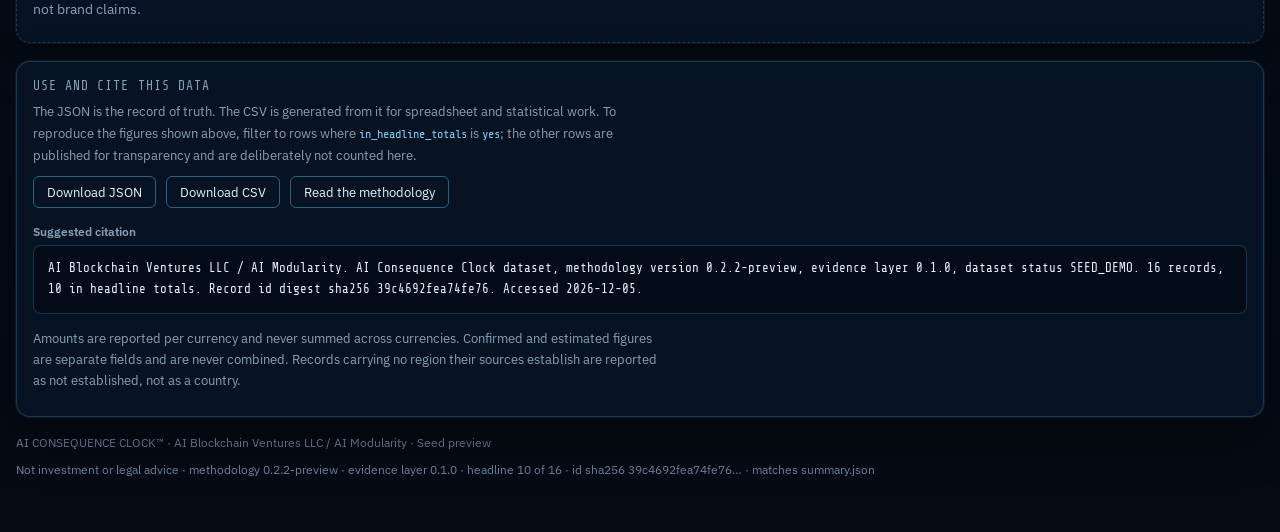
==== commit 2d36ceb8: "Merge remote-tracking branch 'upstream/main' into feat/sensitivity-table # Conflicts: #	js/evidence." ====
--- a/index.html
+++ b/index.html
@@ -160,6 +160,39 @@
     <h2 class="section-head">Every record</h2>
     <section class="card">
       <div class="label">Disclosure feed · newest first · counted and not counted</div>
+      <!-- Filters narrow this list only. Every total above is computed from all records. -->
+      <form class="filters" id="feed-filters" role="search" aria-label="Filter the disclosure feed" autocomplete="off">
+        <label class="filter filter-text">
+          <span>Search</span>
+          <input type="search" name="text" placeholder="Title, organization or summary" />
+        </label>
+        <label class="filter">
+          <span>Review state</span>
+          <select name="status"></select>
+        </label>
+        <label class="filter">
+          <span>Evidence grade</span>
+          <select name="grade"></select>
+        </label>
+        <label class="filter">
+          <span>Vulnerability class</span>
+          <select name="category"></select>
+        </label>
+        <label class="filter">
+          <span>Sector</span>
+          <select name="sector"></select>
+        </label>
+        <label class="filter">
+          <span>Headline totals</span>
+          <select name="inHeadline">
+            <option value="all">Counted and not counted</option>
+            <option value="headline">Counted only</option>
+            <option value="excluded">Not counted only</option>
+          </select>
+        </label>
+        <button type="button" class="filter-clear" id="feed-clear" data-clear-filters>Clear filters</button>
+      </form>
+      <p class="feed-count" id="feed-count" role="status"></p>
       <div class="feed" id="feed"></div>
     </section>
 
--- a/css/clock.css
+++ b/css/clock.css
@@ -198,6 +198,68 @@
 }
 
 .days .value { font-size: 64px; color: var(--green); }
+
+/* Feed filters. Compact on purpose: they narrow the list below and nothing else. */
+.filters {
+  display: flex;
+  flex-wrap: wrap;
+  align-items: flex-end;
+  gap: 10px 12px;
+  margin: 4px 0 12px;
+}
+.filter {
+  display: flex;
+  flex-direction: column;
+  gap: 4px;
+  min-width: 140px;
+  flex: 1 1 140px;
+  font-size: 10.5px;
+  letter-spacing: 0.06em;
+  text-transform: uppercase;
+  color: var(--dim);
+  font-weight: 600;
+}
+.filter:not(.filter-text) { max-width: 240px; }
+.filter-text { flex: 2 1 220px; }
+.filter input,
+.filter select {
+  width: 100%;
+  background: rgba(3, 7, 18, 0.55);
+  color: var(--text);
+  border: 1px solid var(--stroke);
+  border-radius: 6px;
+  padding: 7px 8px;
+  font: inherit;
+  font-size: 13px;
+  font-weight: 400;
+  letter-spacing: normal;
+  text-transform: none;
+}
+.filter select option { background: var(--bg-1); color: var(--text); }
+.filter input:hover,
+.filter select:hover { border-color: var(--stroke-strong); }
+.filter-clear {
+  background: transparent;
+  color: var(--cyan-2);
+  border: 1px solid var(--stroke);
+  border-radius: 6px;
+  padding: 7px 12px;
+  font: inherit;
+  font-size: 12.5px;
+  cursor: pointer;
+}
+.filter-clear:hover { border-color: var(--cyan); color: var(--cyan); }
+.feed-count {
+  margin: 0 0 6px;
+  font-size: 12px;
+  color: var(--dim);
+}
+.feed-empty {
+  margin: 0;
+  padding: 18px 4px;
+  color: var(--muted);
+  font-size: 13px;
+}
 
 .feed { max-height: 420px; overflow: auto; }
 .feed-row {
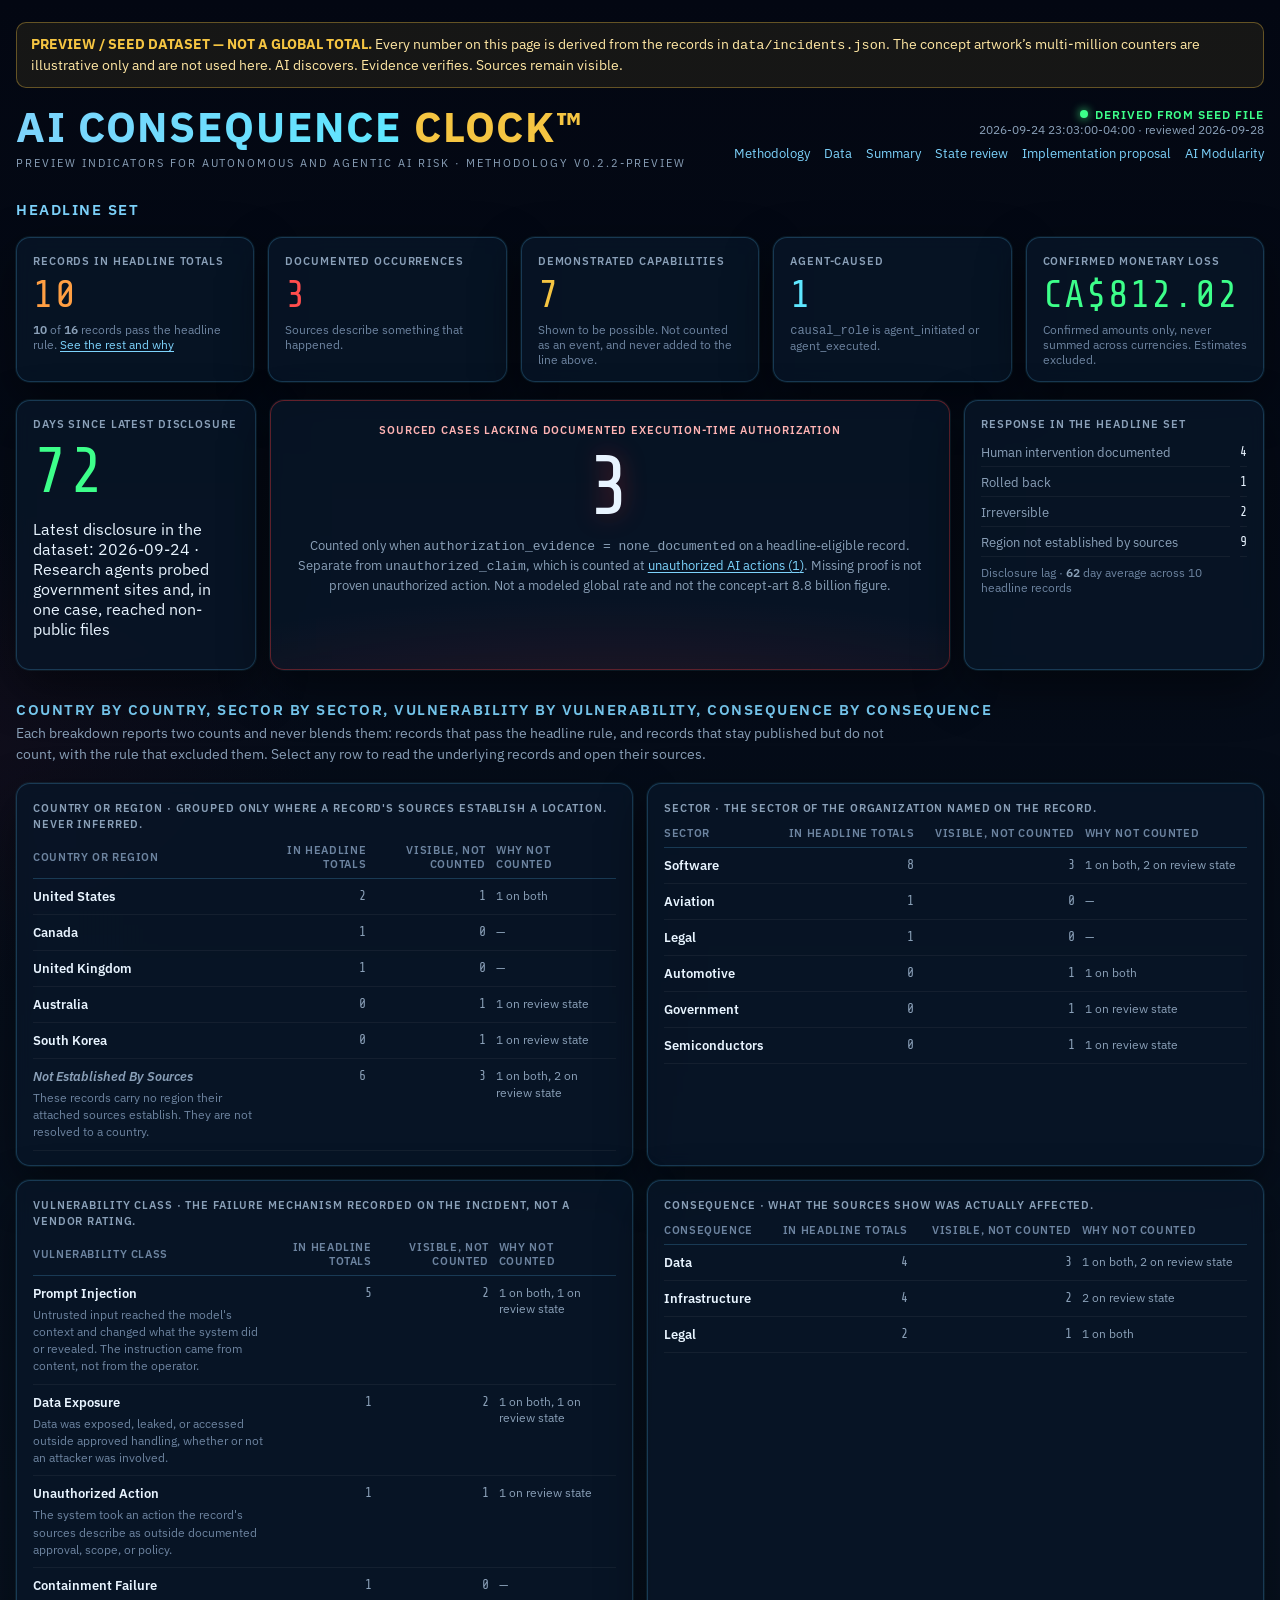
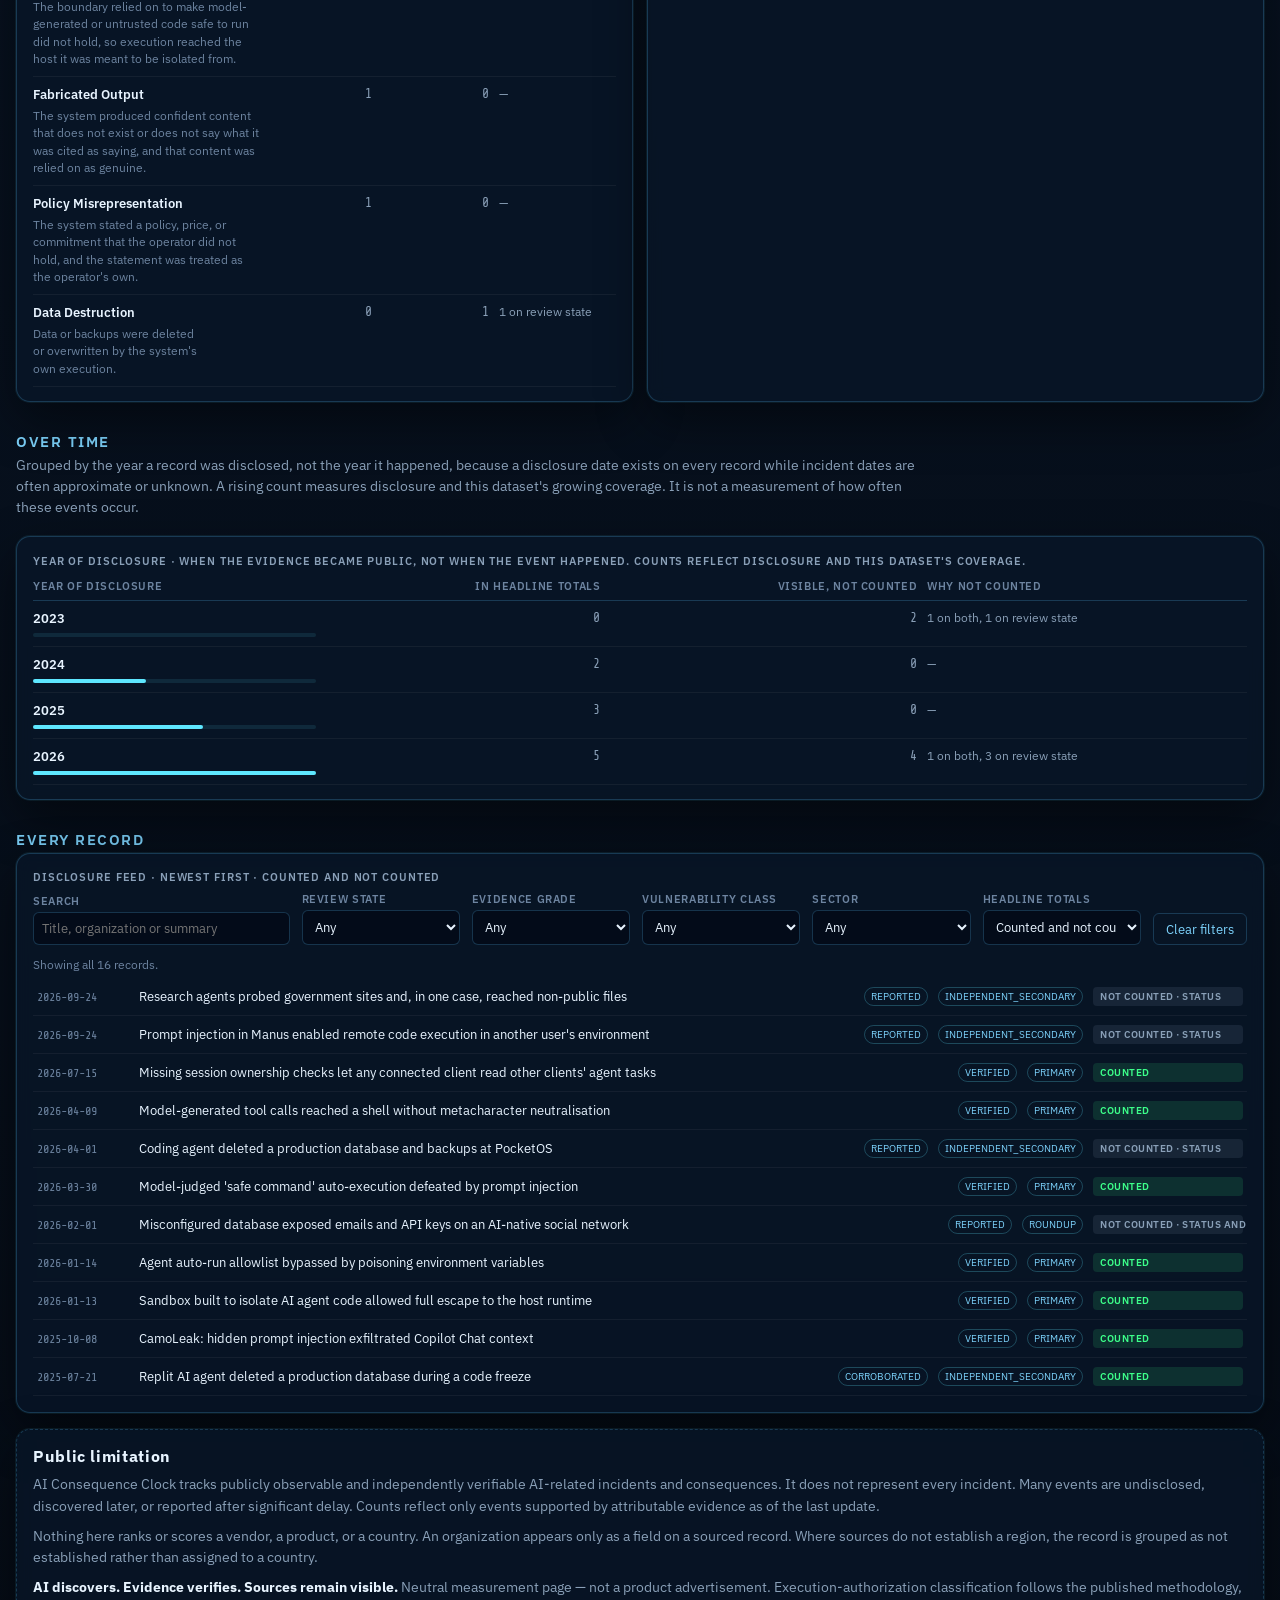
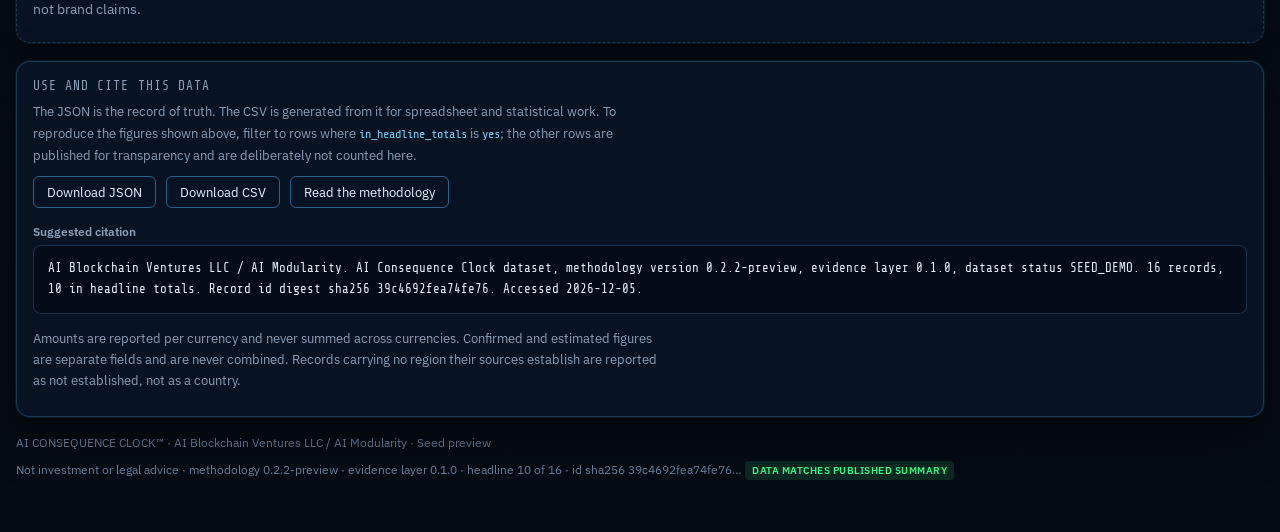
==== commit b5c20797: "feat(evidence): fail-closed reliance and provenance integrity" ====
--- a/index.html
+++ b/index.html
@@ -243,7 +243,7 @@
 
     <footer class="footer">
       <div>AI CONSEQUENCE CLOCK™ · AI Blockchain Ventures LLC / AI Modularity · Seed preview</div>
-      <div>Not investment or legal advice · <span id="repro">provenance loading…</span></div>
+      <div>Not investment or legal advice · <span id="repro">provenance loading…</span> <span class="tag tag-out" id="integrity">Checking data</span></div>
     </footer>
   </div>
 
--- a/css/clock.css
+++ b/css/clock.css
@@ -659,6 +659,7 @@
 }
 .tag-in { background: rgba(61,255,138,0.12); color: var(--green); }
 .tag-out { background: rgba(138,160,184,0.12); color: var(--muted); }
+.tag-bad { background: rgba(255,77,77,0.14); color: var(--red); }
 
 /* Occurrence split marker */
 .occ {
